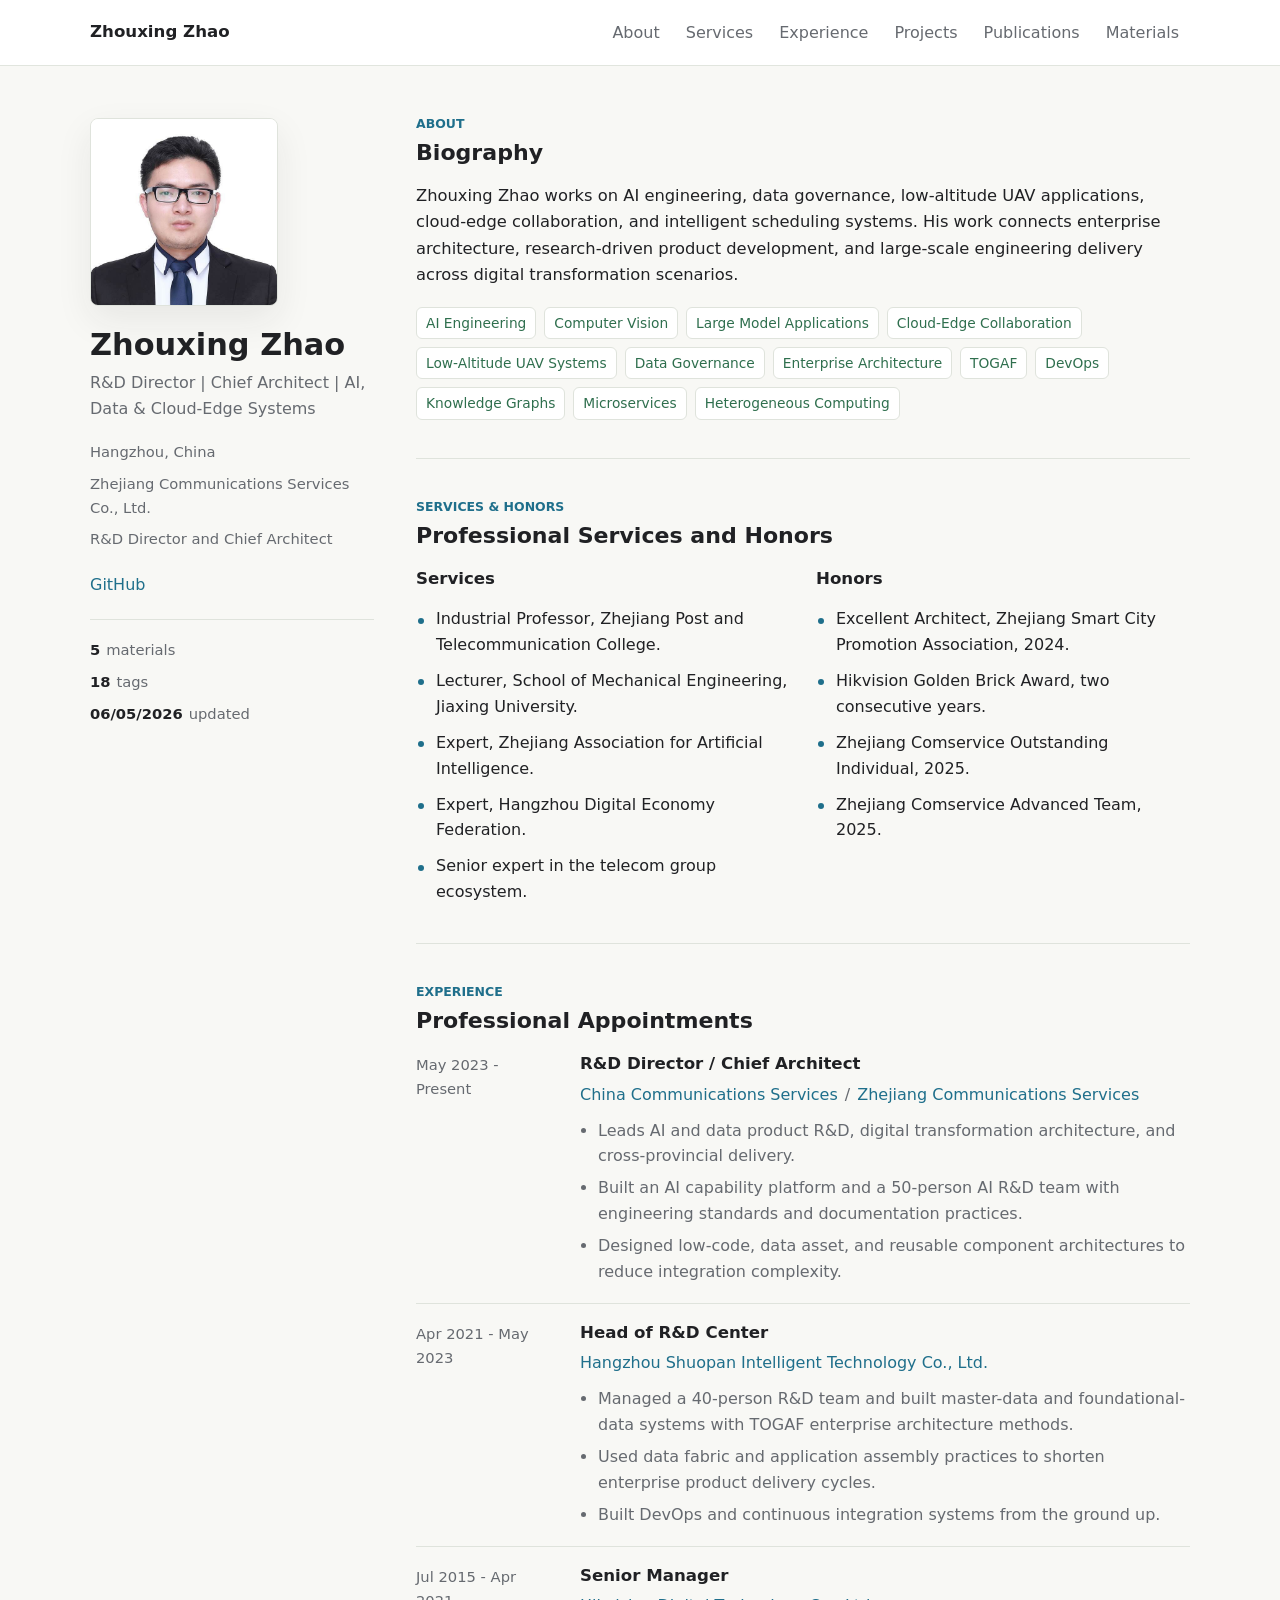
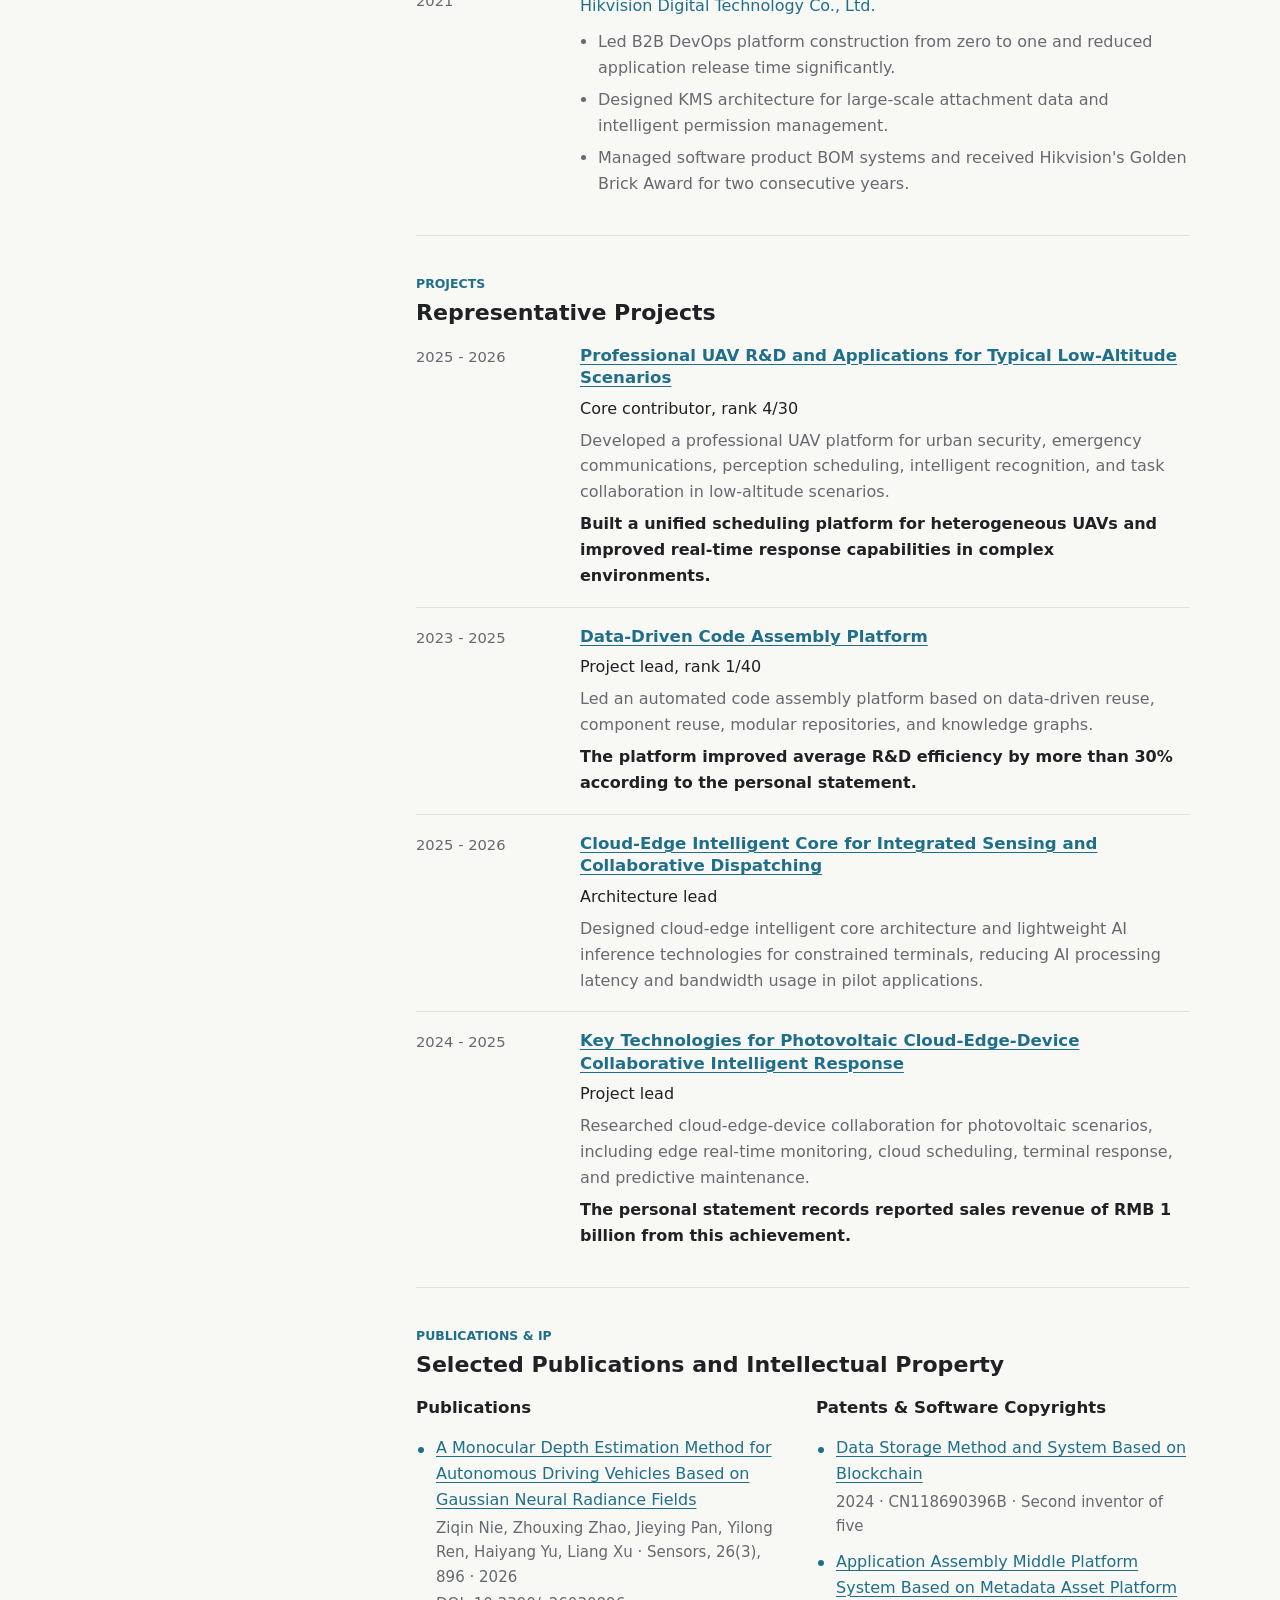
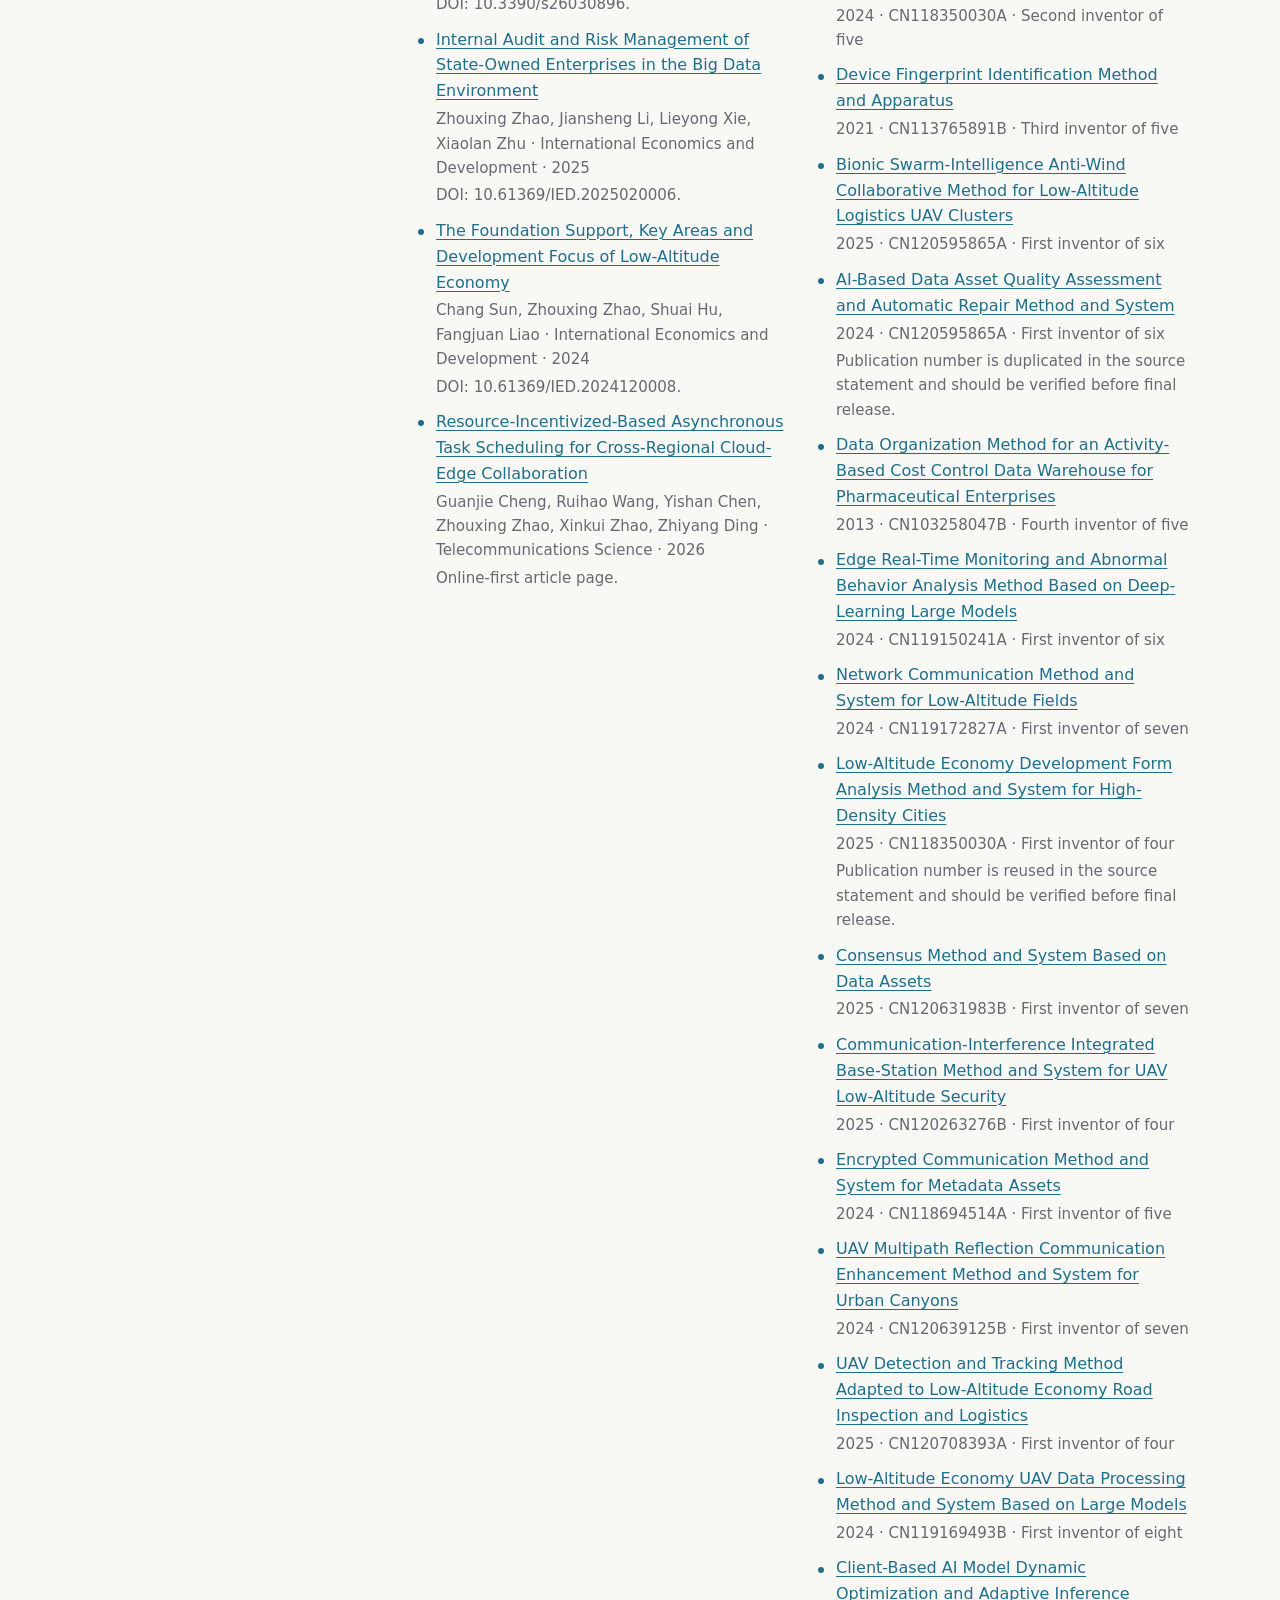
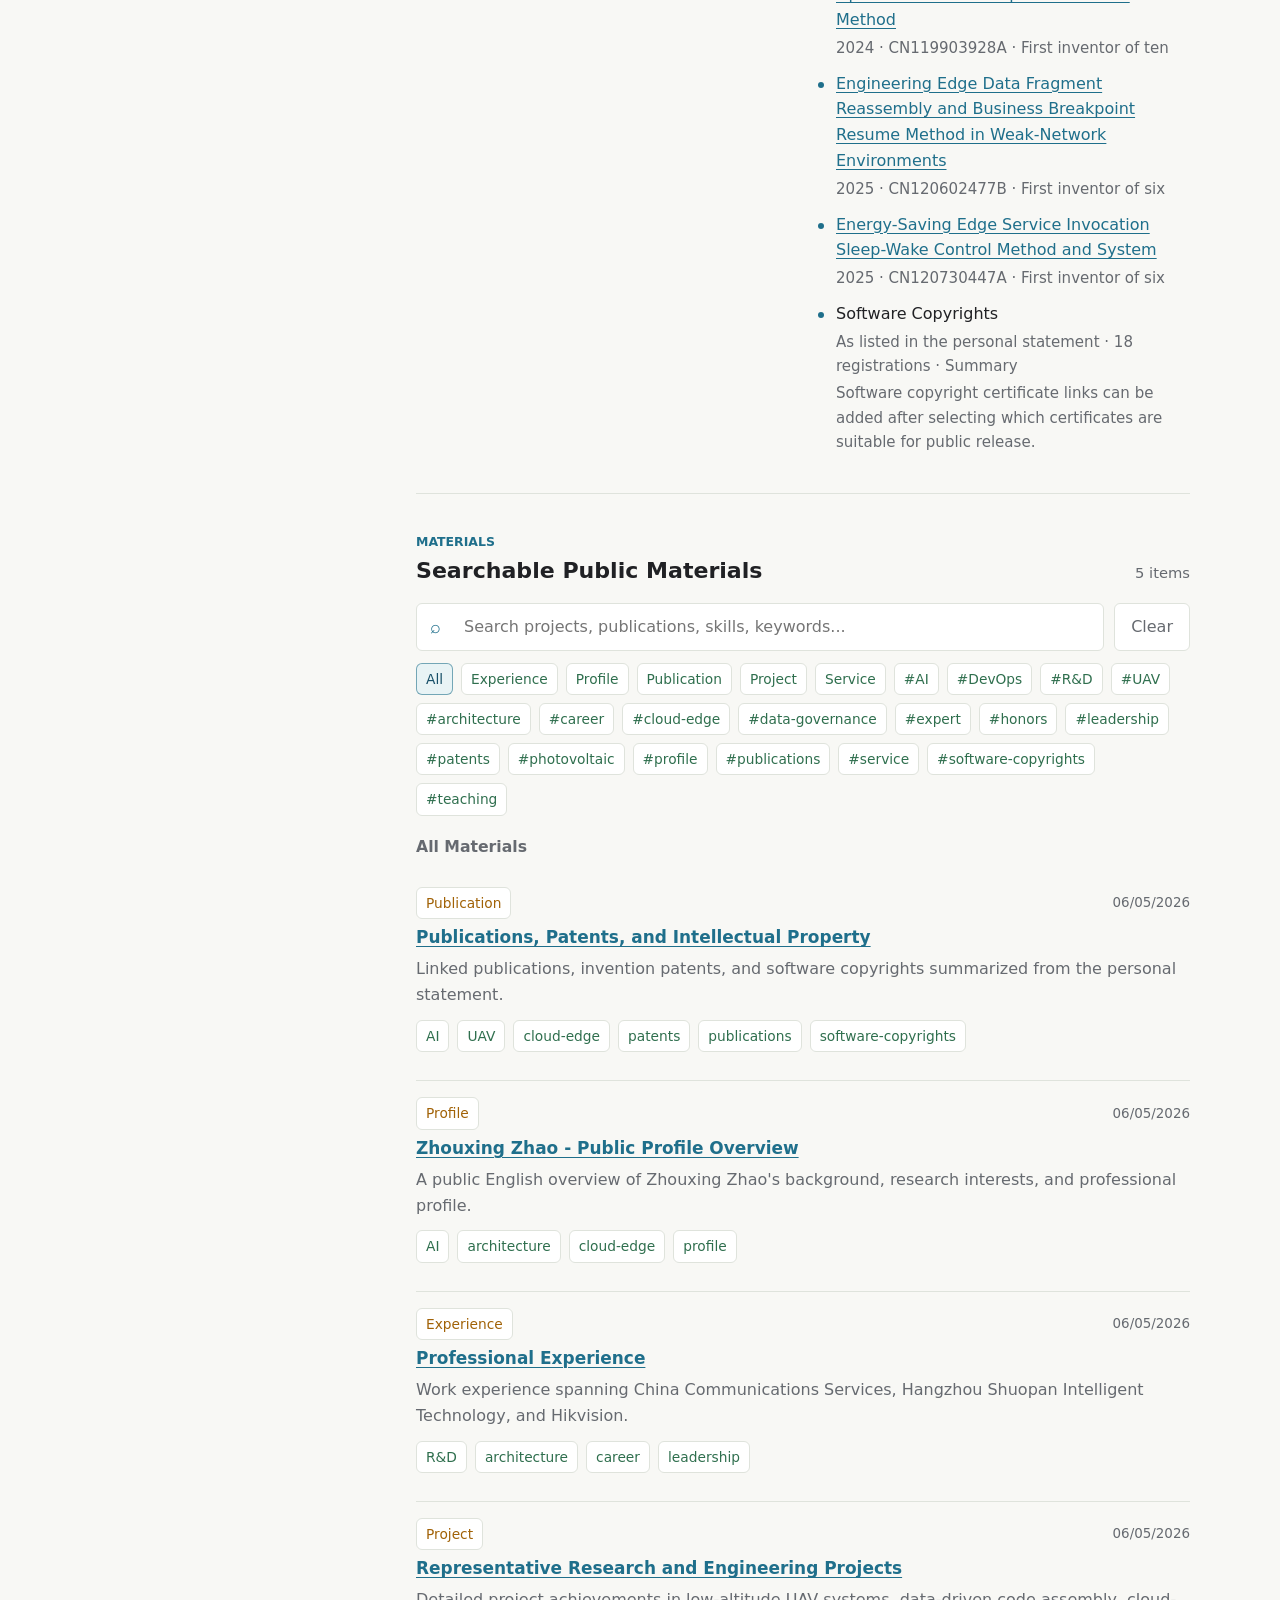
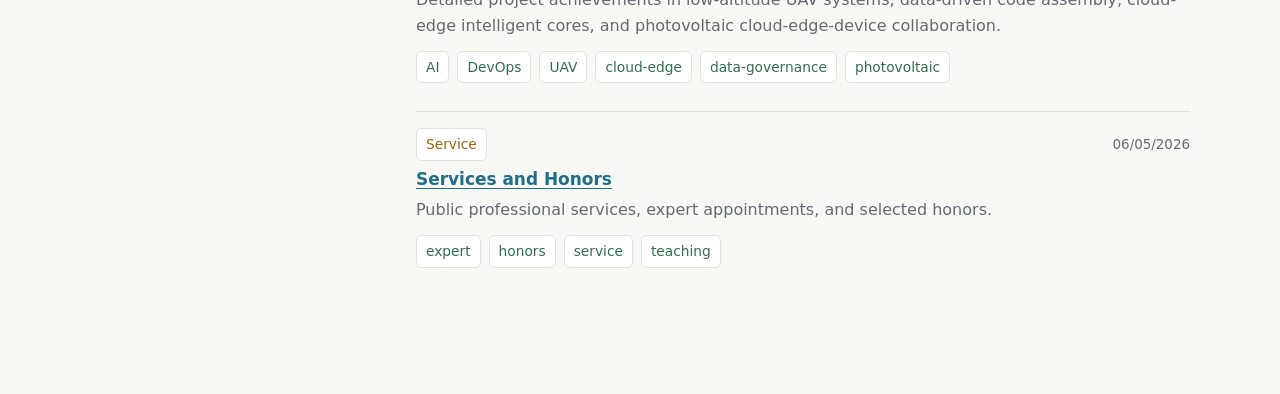
==== index.html @ c6b28e6b "Add personal homepage" ====
<!doctype html>
<html lang="en">
  <head>
    <meta charset="utf-8">
    <meta name="viewport" content="width=device-width, initial-scale=1">
    <meta name="description" content="Zhouxing Zhao's searchable personal homepage.">
    <title>Zhouxing Zhao | Personal Homepage</title>
    <link rel="icon" href="assets/avatar.svg" type="image/svg+xml">
    <link rel="stylesheet" href="assets/styles.css">
  </head>
  <body>
    <header class="site-header">
      <a class="site-title" href="#home" aria-label="Back to homepage">
        <span data-profile-name>Zhouxing Zhao</span>
      </a>
      <nav class="site-nav" aria-label="Page navigation">
        <a href="#about">About</a>
        <a href="#services">Services</a>
        <a href="#experience">Experience</a>
        <a href="#projects">Projects</a>
        <a href="#publications">Publications</a>
        <a href="#materials">Materials</a>
      </nav>
    </header>

    <main id="home" class="page-shell">
      <aside class="profile-card" aria-label="Profile">
        <img class="avatar" src="assets/avatar.svg" alt="" data-avatar>
        <div class="identity">
          <h1 data-page-title>Zhouxing Zhao</h1>
          <p class="headline" data-profile-headline>R&D Director | Chief Architect</p>
        </div>
        <div class="profile-meta" data-profile-meta></div>
        <div class="contact-stack" data-contact-links></div>
        <div class="profile-stats" aria-label="Material statistics">
          <span><strong data-stat-docs>0</strong> materials</span>
          <span><strong data-stat-tags>0</strong> tags</span>
          <span><strong data-stat-updated>-</strong> updated</span>
        </div>
      </aside>

      <div class="content-column">
        <section id="about" class="section-block">
          <p class="section-kicker">About</p>
          <h2>Biography</h2>
          <p class="section-lede" data-profile-summary>
            This homepage presents public profile information, representative projects, publications, services, and searchable materials.
          </p>
          <div class="tag-cloud" data-skills></div>
        </section>

        <section id="services" class="section-block">
          <p class="section-kicker">Services & Honors</p>
          <h2>Professional Services and Honors</h2>
          <div class="two-column-list">
            <section>
              <h3>Services</h3>
              <ul class="plain-list" data-services></ul>
            </section>
            <section>
              <h3>Honors</h3>
              <ul class="plain-list" data-honors></ul>
            </section>
          </div>
        </section>

        <section id="experience" class="section-block">
          <p class="section-kicker">Experience</p>
          <h2>Professional Appointments</h2>
          <div class="entry-list" data-experience></div>
        </section>

        <section id="projects" class="section-block">
          <p class="section-kicker">Projects</p>
          <h2>Representative Projects</h2>
          <div class="entry-list" data-projects></div>
        </section>

        <section id="publications" class="section-block">
          <p class="section-kicker">Publications & IP</p>
          <h2>Selected Publications and Intellectual Property</h2>
          <div class="two-column-list">
            <section>
              <h3>Publications</h3>
              <ul class="plain-list" data-publications></ul>
            </section>
            <section>
              <h3>Patents & Software Copyrights</h3>
              <ul class="plain-list" data-patents></ul>
            </section>
          </div>
        </section>

        <section id="materials" class="section-block">
          <div class="section-heading">
            <div>
              <p class="section-kicker">Materials</p>
              <h2>Searchable Public Materials</h2>
            </div>
            <span class="count-label" data-results-count>0 items</span>
          </div>

          <div class="search-panel">
            <label class="search-box">
              <span aria-hidden="true">⌕</span>
              <input data-search-input type="search" placeholder="Search projects, publications, skills, keywords..." autocomplete="off">
            </label>
            <button class="text-button" type="button" data-reset-search>Clear</button>
          </div>

          <div class="filters" data-filters aria-label="Filter by tag or type"></div>
          <h3 class="results-title" data-results-title>All Materials</h3>
          <div class="result-list" data-results aria-live="polite"></div>
        </section>
      </div>
    </main>

    <template id="result-card-template">
      <article class="result-card">
        <div class="card-topline">
          <span class="type-pill" data-doc-type></span>
          <time data-doc-date></time>
        </div>
        <h3><a data-doc-link></a></h3>
        <p data-doc-summary></p>
        <div class="card-tags" data-doc-tags></div>
      </article>
    </template>

    <script src="assets/app.js" defer></script>
  </body>
</html>
---- assets/styles.css ----
:root {
  color-scheme: light;
  --bg: #f8f8f5;
  --surface: #ffffff;
  --ink: #202124;
  --muted: #666a70;
  --soft: #f0f2ef;
  --line: #dfe3dc;
  --accent: #1f6f8b;
  --accent-dark: #174f68;
  --green: #2f6f4e;
  --amber: #a16207;
  --shadow: 0 14px 36px rgba(32, 33, 36, 0.08);
}

* {
  box-sizing: border-box;
}

html {
  scroll-behavior: smooth;
  scroll-padding-top: 88px;
}

body {
  margin: 0;
  min-width: 320px;
  background: var(--bg);
  color: var(--ink);
  font-family: ui-sans-serif, system-ui, -apple-system, BlinkMacSystemFont, "Segoe UI", sans-serif;
  line-height: 1.62;
}

a {
  color: var(--accent);
  text-decoration-thickness: 1px;
  text-underline-offset: 3px;
}

button,
input {
  font: inherit;
}

h1,
h2,
h3,
p {
  overflow-wrap: anywhere;
}

.site-header {
  position: sticky;
  top: 0;
  z-index: 20;
  display: flex;
  align-items: center;
  justify-content: space-between;
  gap: 24px;
  min-height: 66px;
  padding: 12px max(24px, calc((100vw - 1100px) / 2));
  border-bottom: 1px solid rgba(223, 227, 220, 0.92);
  background: rgba(255, 255, 255, 0.94);
  backdrop-filter: blur(14px);
}

.site-title {
  color: var(--ink);
  font-weight: 760;
  font-size: 1.04rem;
  text-decoration: none;
}

.site-nav {
  display: flex;
  align-items: center;
  justify-content: flex-end;
  flex-wrap: wrap;
  gap: 4px;
}

.site-nav a {
  display: inline-flex;
  align-items: center;
  min-height: 34px;
  padding: 6px 11px;
  border-radius: 6px;
  color: var(--muted);
  text-decoration: none;
}

.site-nav a:hover {
  background: var(--soft);
  color: var(--accent-dark);
}

.page-shell {
  display: grid;
  grid-template-columns: 284px minmax(0, 1fr);
  gap: 42px;
  width: min(1100px, calc(100% - 40px));
  margin: 0 auto;
  padding: 48px 0 72px;
}

.profile-card {
  position: sticky;
  top: 94px;
  align-self: start;
  padding: 4px 0;
}

.avatar {
  display: block;
  width: 188px;
  height: 188px;
  margin-bottom: 22px;
  border-radius: 8px;
  border: 1px solid var(--line);
  background: #111827;
  object-fit: cover;
  box-shadow: var(--shadow);
}

.identity h1 {
  margin: 0;
  color: var(--ink);
  font-size: 1.9rem;
  line-height: 1.12;
  letter-spacing: 0;
}

.headline {
  margin: 8px 0 0;
  color: var(--muted);
  font-size: 1rem;
}

.profile-meta,
.contact-stack,
.profile-stats {
  display: grid;
  gap: 8px;
  margin-top: 18px;
}

.profile-meta span,
.profile-stats span {
  display: inline-flex;
  align-items: baseline;
  gap: 6px;
  color: var(--muted);
  font-size: 0.92rem;
}

.profile-stats {
  padding-top: 18px;
  border-top: 1px solid var(--line);
}

.profile-stats strong {
  color: var(--ink);
  font-weight: 760;
}

.contact-stack a,
.link-list a {
  display: inline-flex;
  align-items: center;
  width: fit-content;
  min-height: 32px;
  color: var(--accent);
  text-decoration: none;
}

.contact-stack a:hover,
.link-list a:hover,
.result-card a:hover {
  color: var(--accent-dark);
  text-decoration: underline;
}

.content-column {
  display: grid;
  gap: 38px;
}

.section-block {
  padding-bottom: 38px;
  border-bottom: 1px solid var(--line);
}

.section-block:last-child {
  border-bottom: 0;
}

.section-kicker {
  margin: 0 0 5px;
  color: var(--accent);
  font-size: 0.78rem;
  font-weight: 800;
  letter-spacing: 0;
  text-transform: uppercase;
}

.section-block h2 {
  margin: 0;
  color: var(--ink);
  font-size: 1.38rem;
  line-height: 1.26;
  letter-spacing: 0;
}

.section-lede {
  max-width: 760px;
  margin: 16px 0 0;
  color: var(--ink);
  font-size: 1.02rem;
}

.section-heading {
  display: flex;
  align-items: end;
  justify-content: space-between;
  gap: 18px;
  margin-bottom: 16px;
}

.count-label {
  color: var(--muted);
  font-size: 0.92rem;
  white-space: nowrap;
}

.tag-cloud,
.filters,
.card-tags {
  display: flex;
  flex-wrap: wrap;
  gap: 8px;
}

.tag-cloud {
  margin-top: 18px;
}

.tag,
.filter-chip,
.type-pill {
  display: inline-flex;
  align-items: center;
  min-height: 28px;
  padding: 4px 9px;
  border: 1px solid var(--line);
  border-radius: 6px;
  background: var(--surface);
  color: var(--green);
  font-size: 0.86rem;
}

.timeline-list,
.plain-list,
.link-list {
  display: grid;
  gap: 10px;
  margin: 16px 0 0;
  padding: 0;
  list-style: none;
}

.timeline-list li,
.plain-list li {
  position: relative;
  padding-left: 20px;
  color: var(--ink);
}

.timeline-list li::before,
.plain-list li::before {
  position: absolute;
  top: 0.72em;
  left: 2px;
  width: 6px;
  height: 6px;
  border-radius: 50%;
  background: var(--accent);
  content: "";
}

.entry-list {
  display: grid;
  gap: 18px;
  margin-top: 18px;
}

.entry-item {
  display: grid;
  grid-template-columns: 142px minmax(0, 1fr);
  gap: 22px;
  padding-top: 18px;
  border-top: 1px solid var(--line);
}

.entry-item:first-child {
  padding-top: 0;
  border-top: 0;
}

.entry-period {
  color: var(--muted);
  font-size: 0.92rem;
}

.entry-body h3,
.two-column-list h3 {
  margin: 0 0 6px;
  color: var(--ink);
  font-size: 1.04rem;
  line-height: 1.35;
}

.entry-body p {
  margin: 6px 0 0;
  color: var(--muted);
}

.entry-outcome {
  color: var(--ink) !important;
  font-weight: 650;
}

.entry-body ul {
  display: grid;
  gap: 6px;
  margin: 10px 0 0;
  padding-left: 18px;
  color: var(--muted);
}

.entry-org {
  color: var(--accent-dark) !important;
}

.entry-org a {
  text-decoration: none;
}

.entry-org a:hover {
  text-decoration: underline;
}

.org-divider {
  margin: 0 7px;
  color: var(--muted);
}

.entry-role {
  color: var(--ink) !important;
}

.list-title,
.list-meta,
.list-summary {
  display: block;
}

.list-title {
  color: var(--ink);
}

.list-meta,
.list-summary {
  margin-top: 3px;
  color: var(--muted);
  font-size: 0.94rem;
}

.two-column-list {
  display: grid;
  grid-template-columns: repeat(2, minmax(0, 1fr));
  gap: 26px;
  margin-top: 18px;
}

.search-panel {
  display: grid;
  grid-template-columns: minmax(0, 1fr) auto;
  gap: 10px;
  align-items: center;
  margin: 18px 0 12px;
}

.search-box {
  display: grid;
  grid-template-columns: 32px minmax(0, 1fr);
  align-items: center;
  min-height: 48px;
  padding: 0 13px;
  border: 1px solid var(--line);
  border-radius: 6px;
  background: var(--surface);
}

.search-box:focus-within {
  border-color: rgba(31, 111, 139, 0.56);
  box-shadow: 0 0 0 3px rgba(31, 111, 139, 0.12);
}

.search-box span {
  color: var(--accent);
  font-size: 1.15rem;
}

.search-box input {
  min-width: 0;
  border: 0;
  outline: 0;
  background: transparent;
  color: var(--ink);
}

.text-button {
  min-height: 48px;
  padding: 0 16px;
  border: 1px solid var(--line);
  border-radius: 6px;
  background: var(--surface);
  color: var(--muted);
  cursor: pointer;
}

.text-button:hover,
.filter-chip:hover {
  border-color: rgba(31, 111, 139, 0.56);
  color: var(--accent-dark);
}

.filters {
  margin-bottom: 18px;
}

.filter-chip {
  cursor: pointer;
}

.filter-chip.is-active {
  border-color: rgba(31, 111, 139, 0.58);
  background: #e8f3f5;
  color: var(--accent-dark);
}

.filters[hidden] {
  display: none;
}

.results-title {
  margin: 18px 0 12px;
  color: var(--muted);
  font-size: 0.98rem;
  font-weight: 700;
}

.result-list {
  display: grid;
  gap: 12px;
}

.result-card {
  padding: 16px 0;
  border-top: 1px solid var(--line);
}

.result-card:first-child {
  border-top: 0;
}

.card-topline {
  display: flex;
  align-items: center;
  justify-content: space-between;
  gap: 12px;
  color: var(--muted);
  font-size: 0.84rem;
}

.type-pill {
  color: var(--amber);
}

.result-card h3 {
  margin: 7px 0 7px;
  font-size: 1.06rem;
  line-height: 1.35;
}

.result-card p {
  margin: 0 0 12px;
  color: var(--muted);
}

.empty-state {
  padding: 16px 18px;
  border: 1px dashed var(--line);
  border-radius: 6px;
  background: rgba(255, 255, 255, 0.7);
  color: var(--muted);
}

mark {
  border-radius: 3px;
  background: #fde68a;
  color: var(--ink);
}

@media (max-width: 860px) {
  html {
    scroll-padding-top: 120px;
  }

  .site-header {
    align-items: flex-start;
    flex-direction: column;
    gap: 8px;
    padding: 12px 20px;
  }

  .site-nav {
    justify-content: flex-start;
  }

  .page-shell {
    grid-template-columns: 1fr;
    gap: 28px;
    width: min(100% - 32px, 680px);
    padding-top: 30px;
  }

  .profile-card {
    position: static;
    display: grid;
    grid-template-columns: 116px minmax(0, 1fr);
    gap: 18px;
    align-items: start;
  }

  .avatar {
    width: 116px;
    height: 116px;
    margin-bottom: 0;
  }

  .profile-meta,
  .contact-stack,
  .profile-stats {
    grid-column: 1 / -1;
  }
}

@media (max-width: 560px) {
  .site-nav a {
    min-height: 30px;
    padding: 5px 8px;
  }

  .page-shell {
    width: min(100% - 24px, 680px);
  }

  .profile-card {
    grid-template-columns: 84px minmax(0, 1fr);
  }

  .avatar {
    width: 84px;
    height: 84px;
  }

  .identity h1 {
    font-size: 1.55rem;
  }

  .search-panel,
  .section-heading,
  .entry-item,
  .two-column-list,
  .card-topline {
    align-items: stretch;
    grid-template-columns: 1fr;
    flex-direction: column;
  }

  .text-button {
    width: 100%;
  }
}
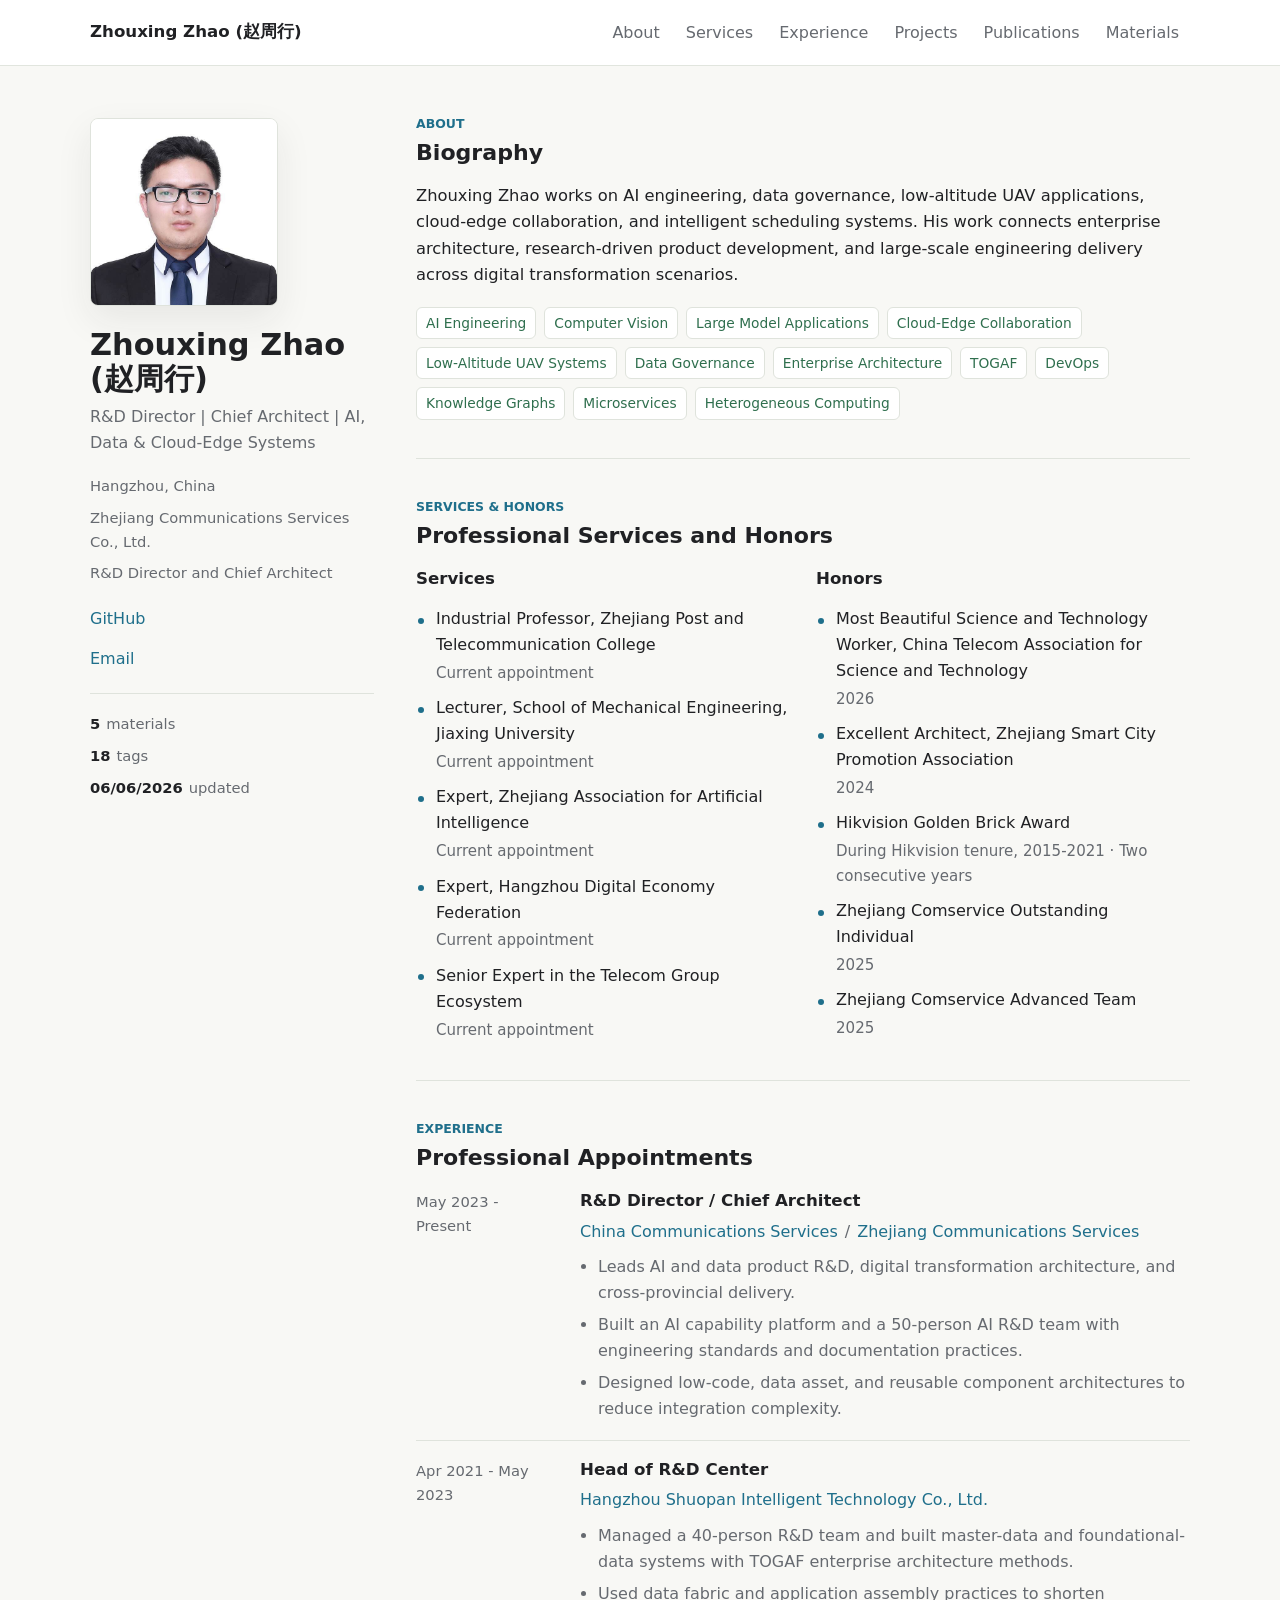
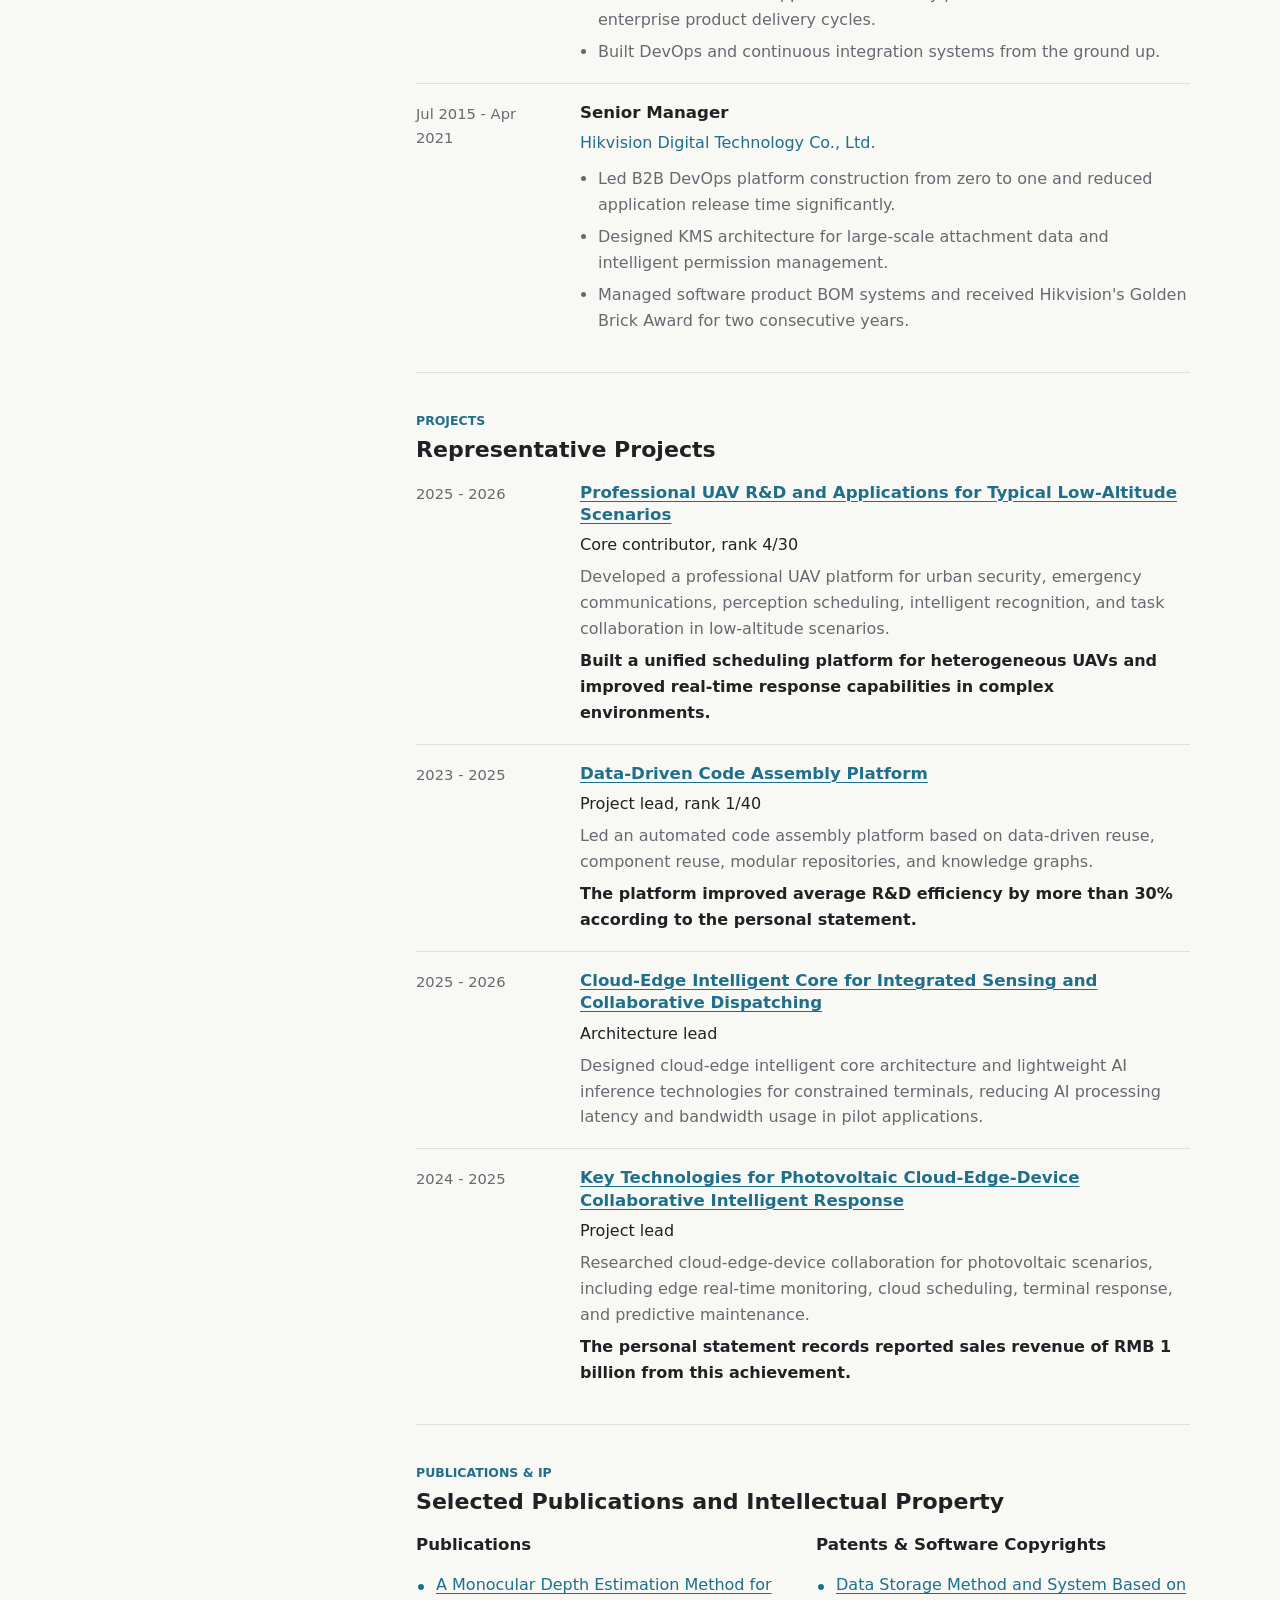
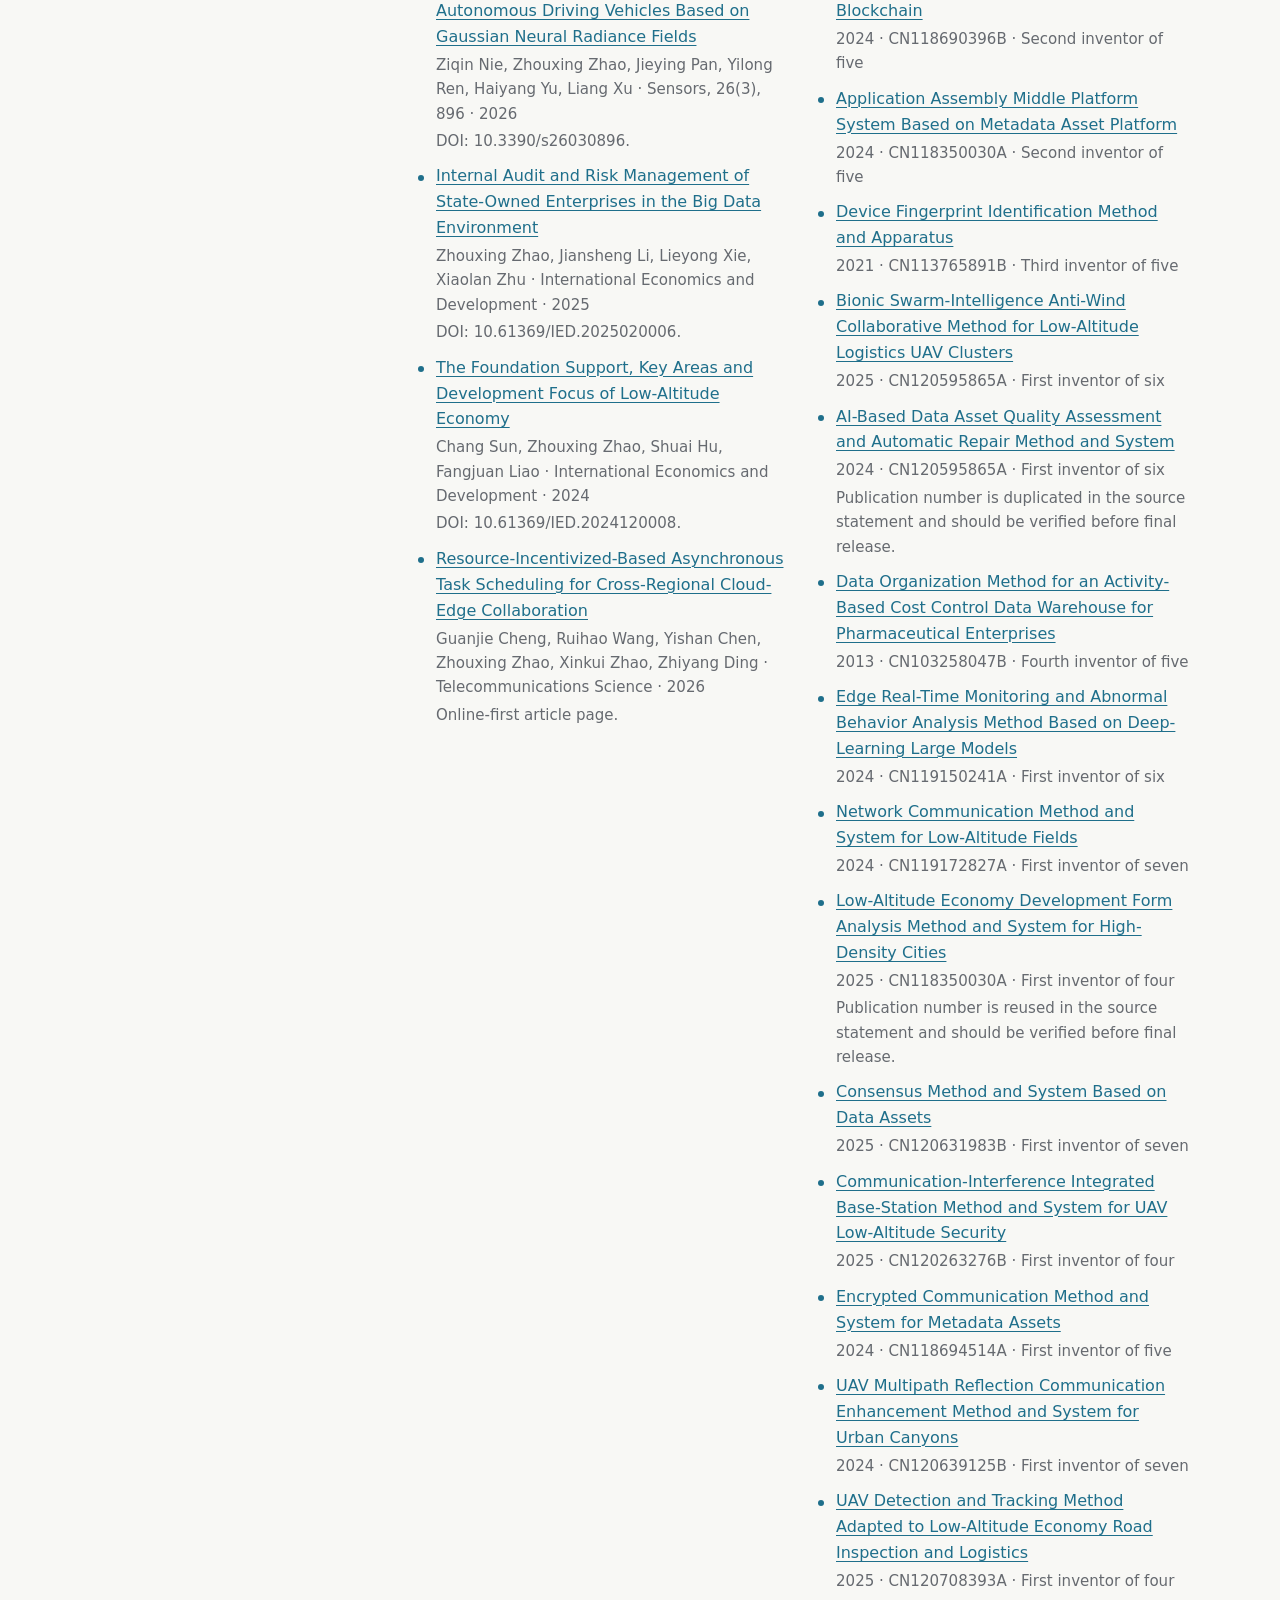
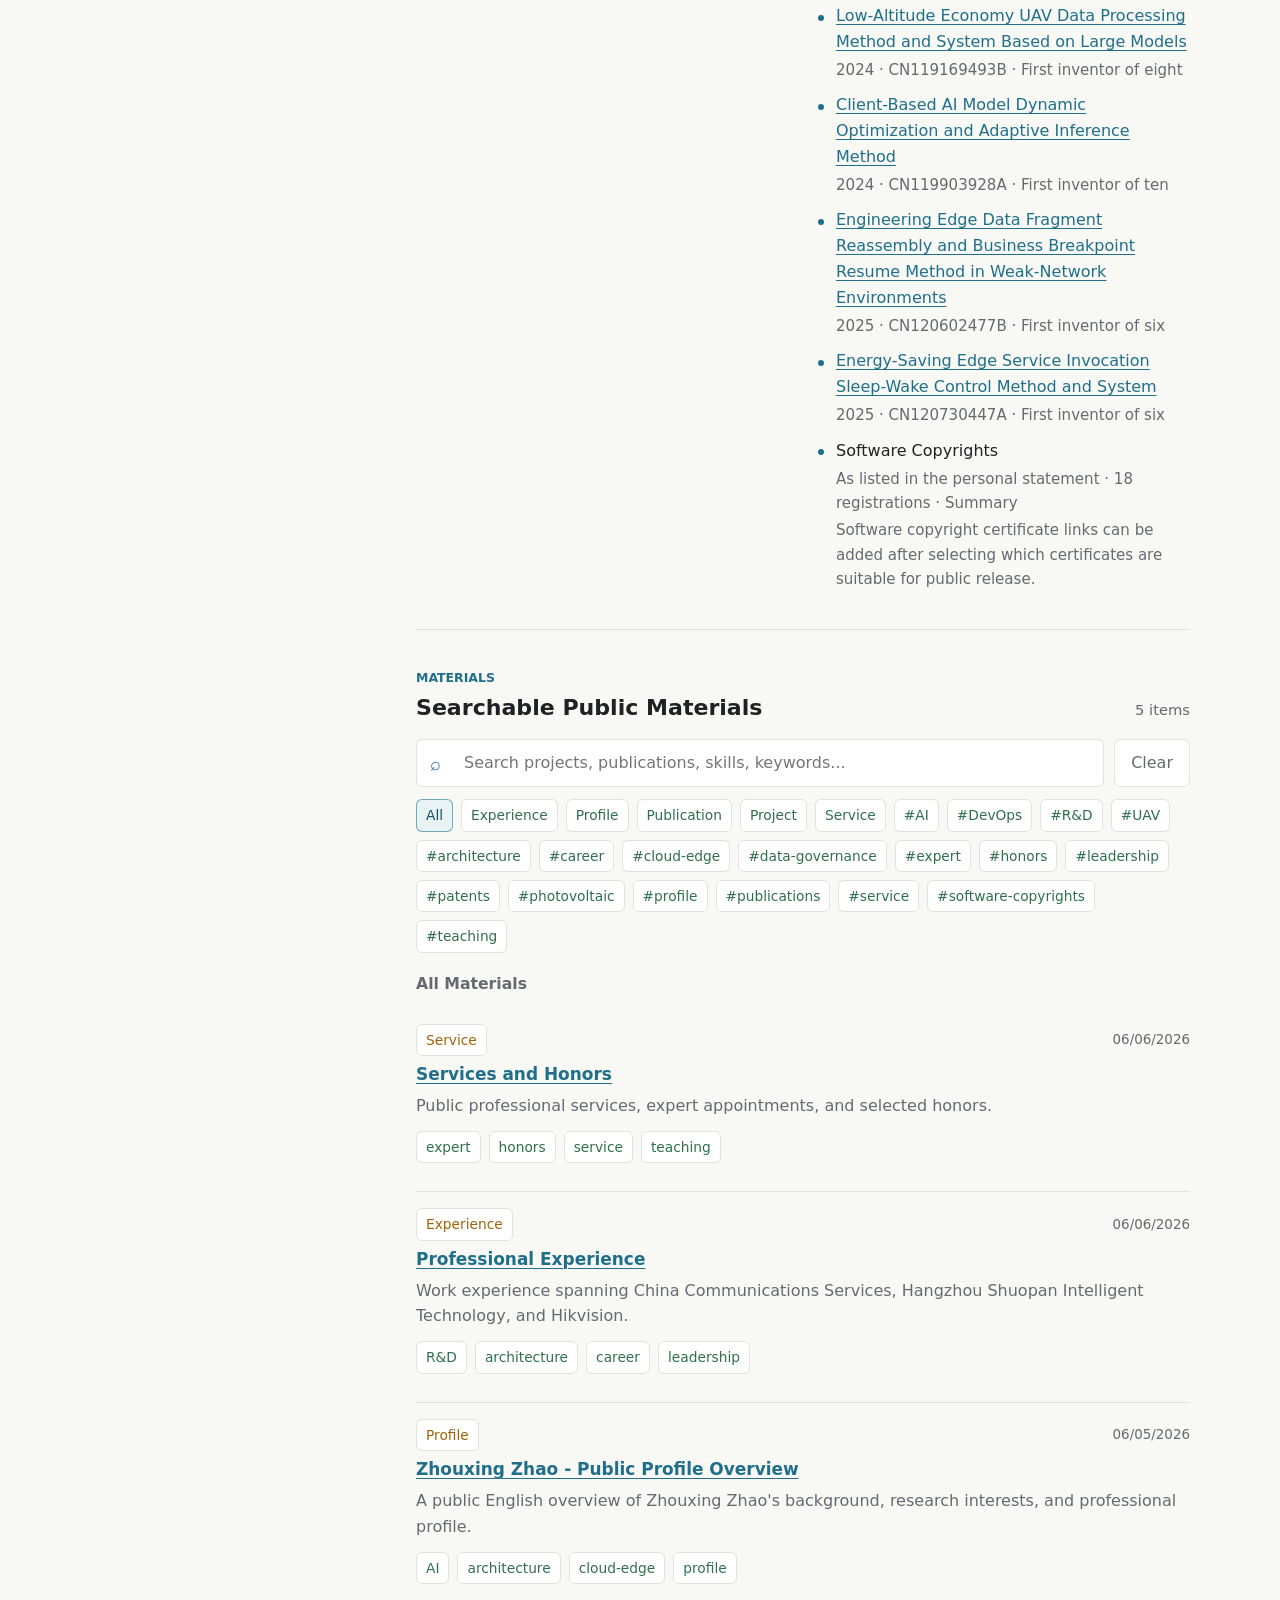
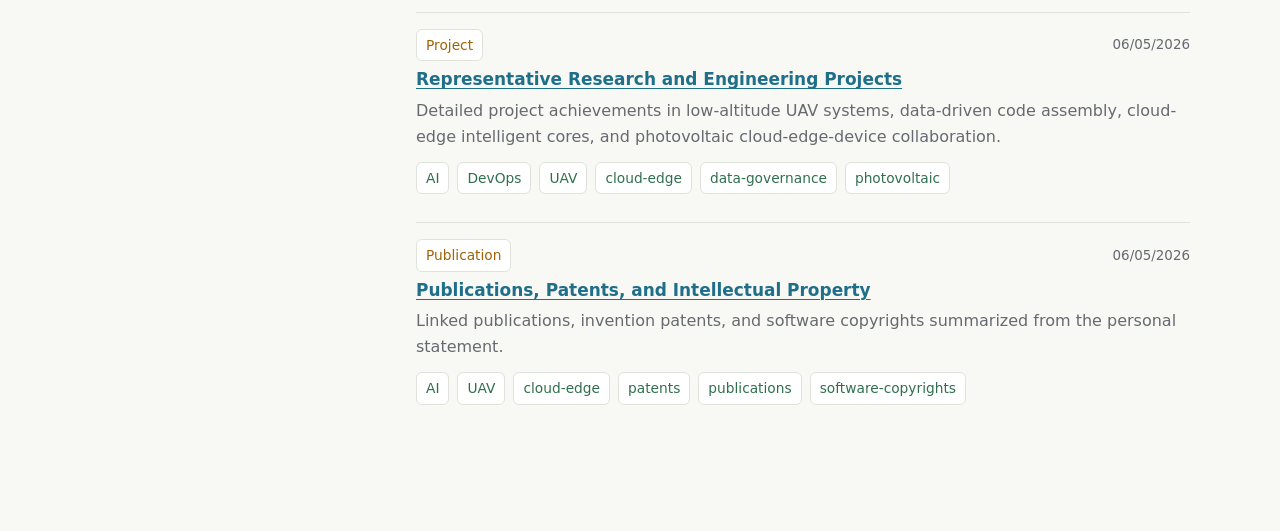
==== commit 1764b443: "Update profile contact services and honors" ====
--- a/index.html
+++ b/index.html
@@ -4,14 +4,14 @@
     <meta charset="utf-8">
     <meta name="viewport" content="width=device-width, initial-scale=1">
     <meta name="description" content="Zhouxing Zhao's searchable personal homepage.">
-    <title>Zhouxing Zhao | Personal Homepage</title>
+    <title>Zhouxing Zhao (赵周行) | Personal Homepage</title>
     <link rel="icon" href="assets/avatar.svg" type="image/svg+xml">
     <link rel="stylesheet" href="assets/styles.css">
   </head>
   <body>
     <header class="site-header">
       <a class="site-title" href="#home" aria-label="Back to homepage">
-        <span data-profile-name>Zhouxing Zhao</span>
+        <span data-profile-name>Zhouxing Zhao (赵周行)</span>
       </a>
       <nav class="site-nav" aria-label="Page navigation">
         <a href="#about">About</a>
@@ -27,7 +27,7 @@
       <aside class="profile-card" aria-label="Profile">
         <img class="avatar" src="assets/avatar.svg" alt="" data-avatar>
         <div class="identity">
-          <h1 data-page-title>Zhouxing Zhao</h1>
+          <h1 data-page-title>Zhouxing Zhao (赵周行)</h1>
           <p class="headline" data-profile-headline>R&D Director | Chief Architect</p>
         </div>
         <div class="profile-meta" data-profile-meta></div>
--- a/assets/styles.css
+++ b/assets/styles.css
@@ -506,6 +506,95 @@
   color: var(--muted);
 }
 
+.reader-shell {
+  width: min(860px, calc(100% - 40px));
+  margin: 0 auto;
+  padding: 48px 0 76px;
+}
+
+.reader-article {
+  display: grid;
+  gap: 14px;
+}
+
+.reader-topline {
+  display: flex;
+  justify-content: space-between;
+  gap: 16px;
+  border-bottom: 1px solid var(--line);
+  padding-bottom: 16px;
+  color: var(--muted);
+  font-size: 0.92rem;
+}
+
+.reader-topline a {
+  text-decoration: none;
+}
+
+.reader-topline a:hover {
+  text-decoration: underline;
+}
+
+.reader-article h1 {
+  margin: 0;
+  color: var(--ink);
+  font-size: 2rem;
+  line-height: 1.18;
+  letter-spacing: 0;
+}
+
+.reader-summary {
+  margin: 0;
+  color: var(--muted);
+  font-size: 1rem;
+}
+
+.reader-content {
+  display: grid;
+  gap: 12px;
+  margin-top: 18px;
+  padding-top: 22px;
+  border-top: 1px solid var(--line);
+}
+
+.reader-content h2,
+.reader-content h3,
+.reader-content h4 {
+  margin: 18px 0 0;
+  color: var(--ink);
+  line-height: 1.32;
+  letter-spacing: 0;
+}
+
+.reader-content h2 {
+  font-size: 1.28rem;
+}
+
+.reader-content h3,
+.reader-content h4 {
+  font-size: 1.08rem;
+}
+
+.reader-content p {
+  margin: 0;
+  color: var(--ink);
+}
+
+.reader-content ul {
+  margin: 0;
+  padding-left: 22px;
+  color: var(--ink);
+}
+
+.reader-content pre {
+  overflow: auto;
+  margin: 0;
+  padding: 14px;
+  border: 1px solid var(--line);
+  border-radius: 6px;
+  background: var(--surface);
+}
+
 mark {
   border-radius: 3px;
   background: #fde68a;
@@ -592,4 +681,17 @@
   .text-button {
     width: 100%;
   }
-}
+
+  .reader-shell {
+    width: min(100% - 24px, 680px);
+    padding-top: 30px;
+  }
+
+  .reader-topline {
+    flex-direction: column;
+  }
+
+  .reader-article h1 {
+    font-size: 1.55rem;
+  }
+}
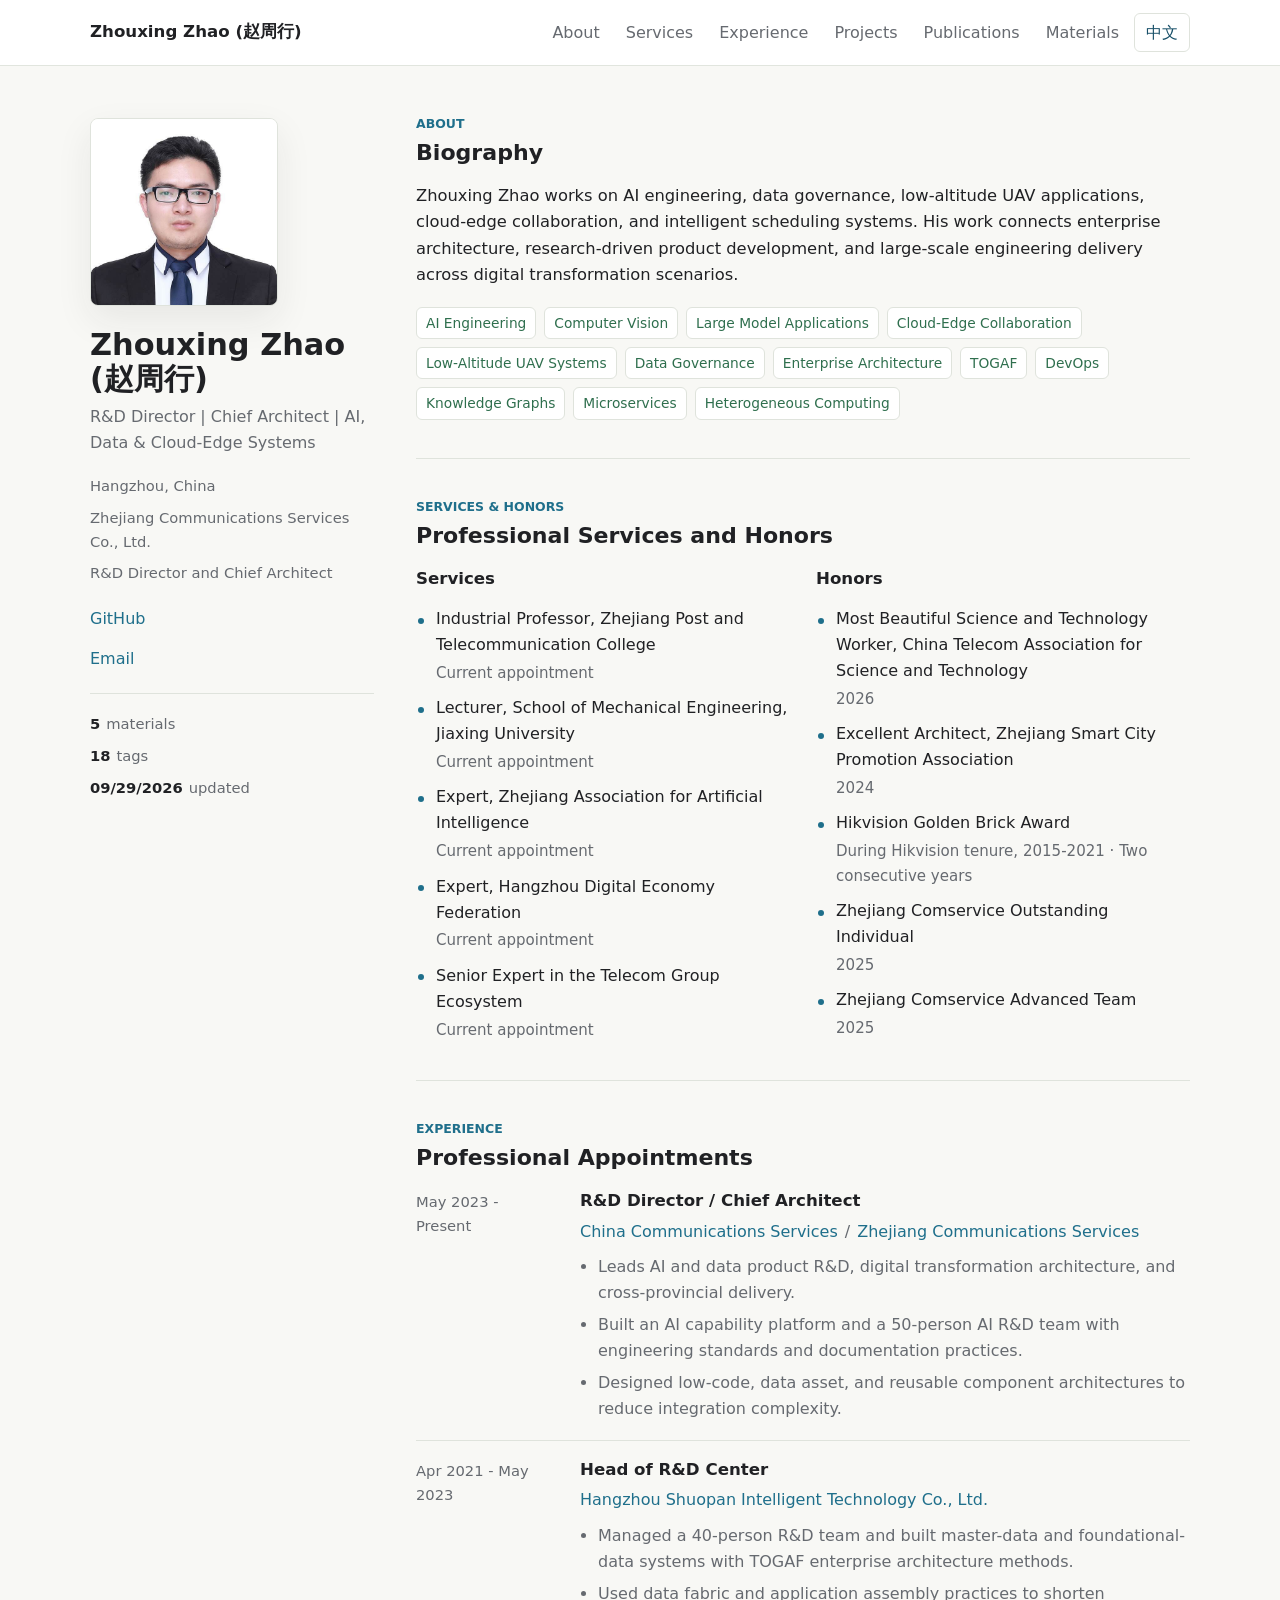
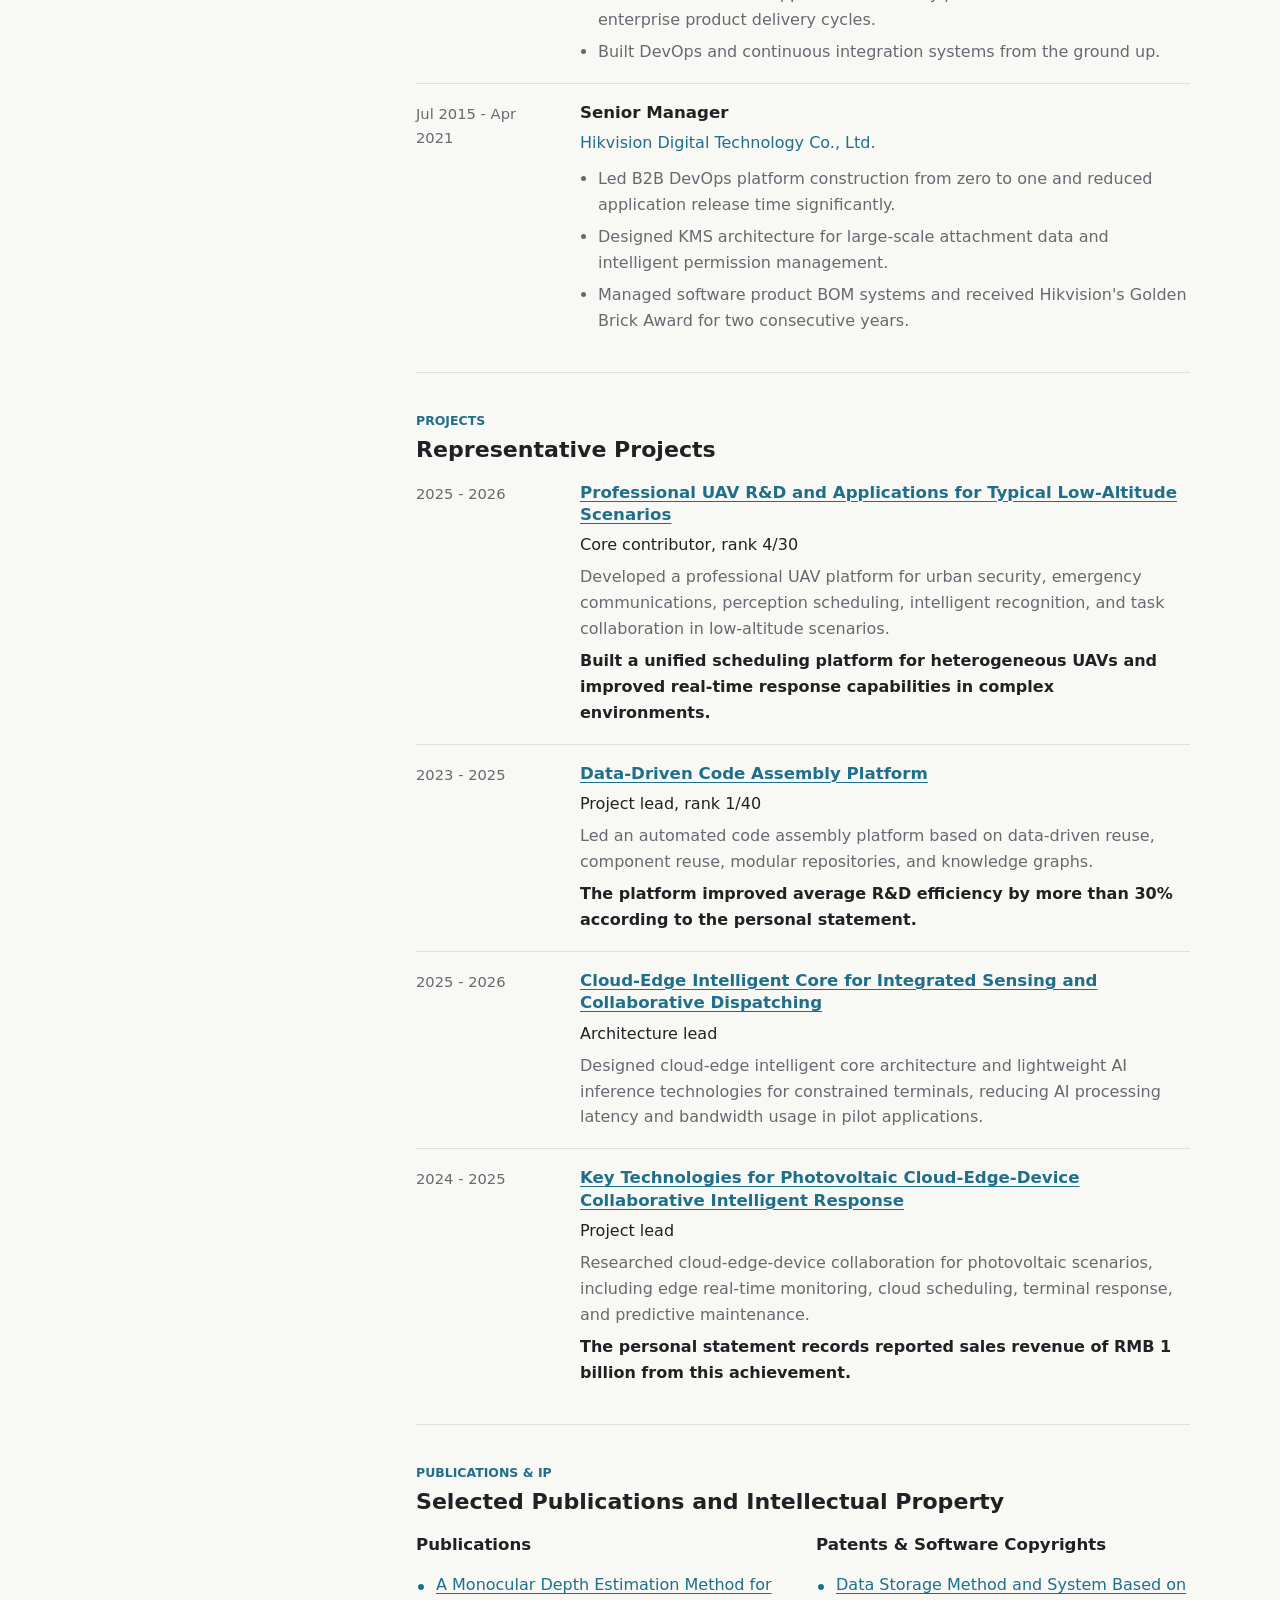
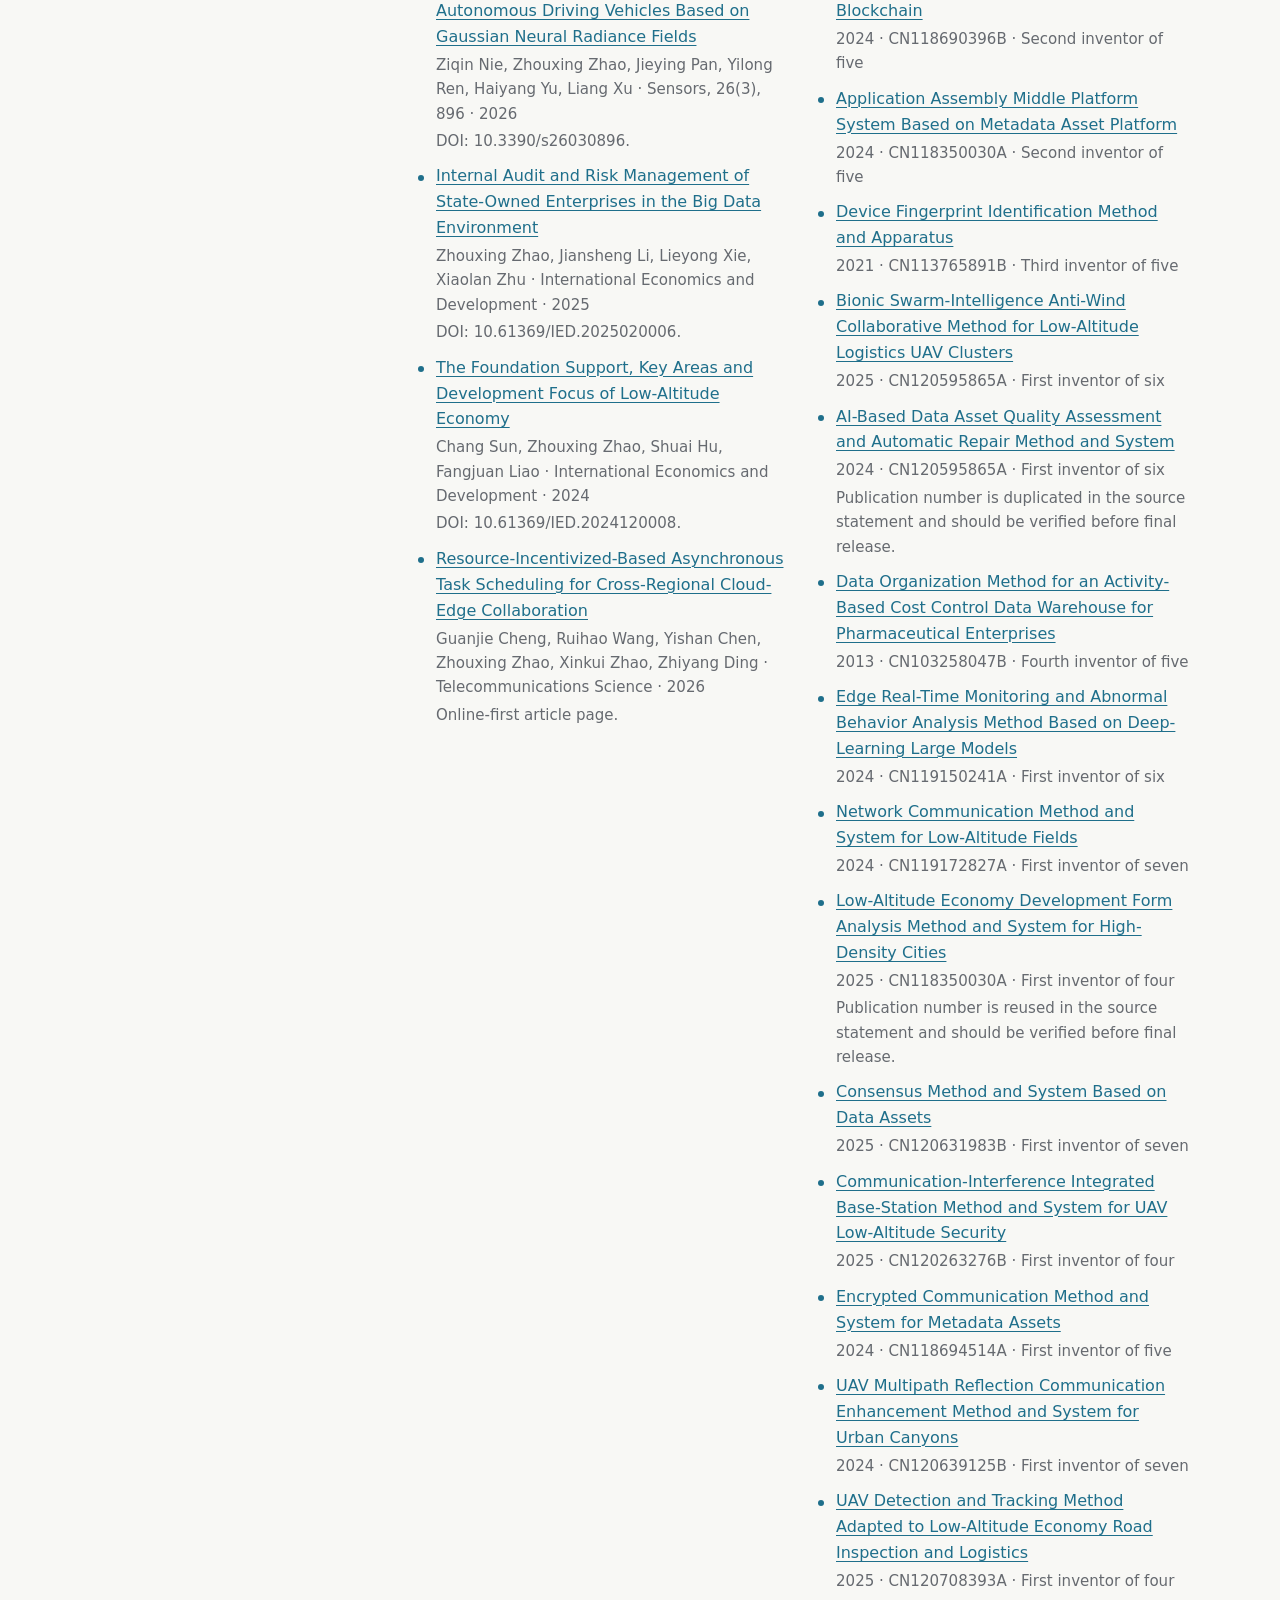
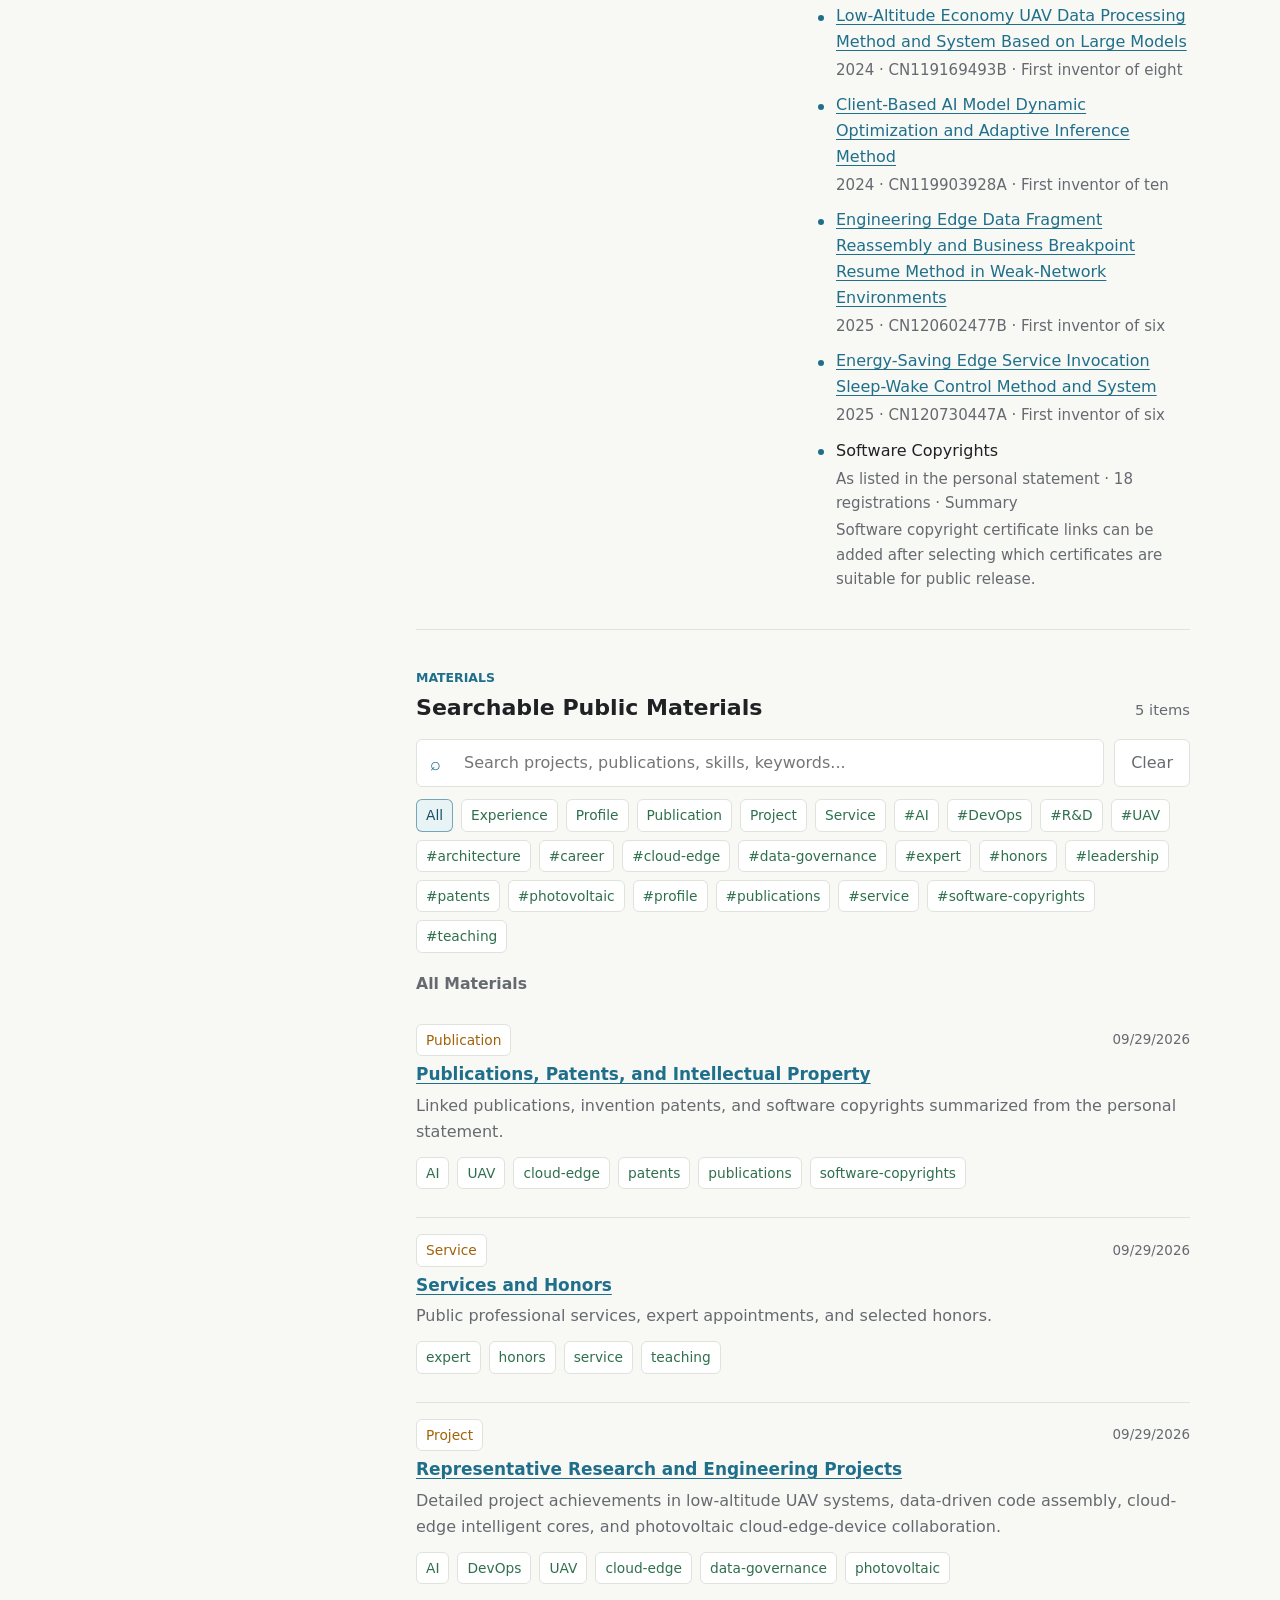
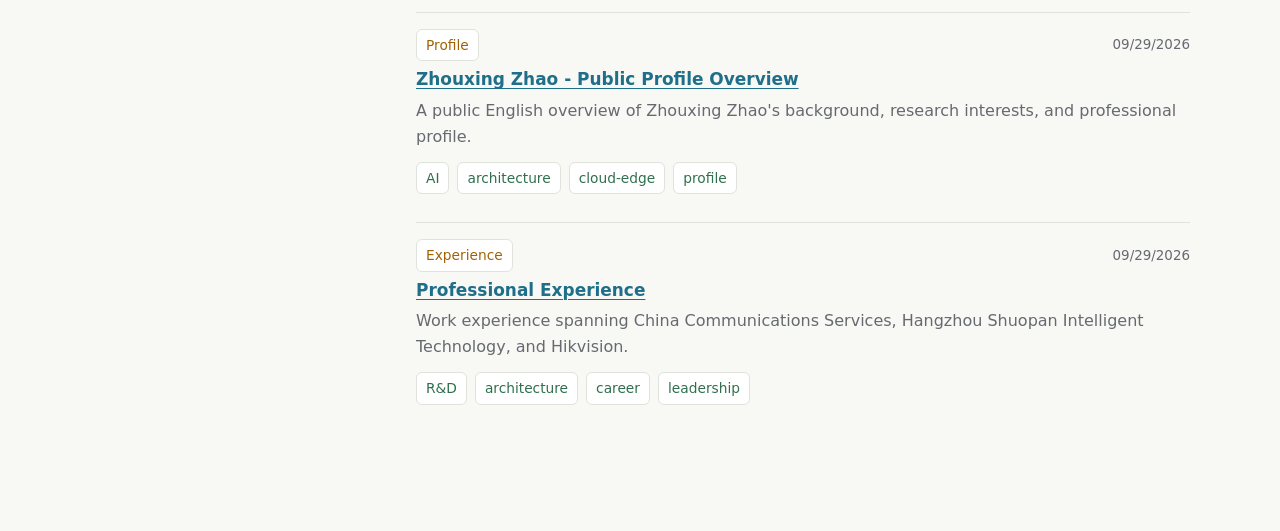
==== commit 03753413: "feat: add bilingual profile language switch" ====
--- a/index.html
+++ b/index.html
@@ -1,5 +1,5 @@
 <!doctype html>
-<html lang="en">
+<html lang="en" data-language="en">
   <head>
     <meta charset="utf-8">
     <meta name="viewport" content="width=device-width, initial-scale=1">
@@ -13,18 +13,19 @@
       <a class="site-title" href="#home" aria-label="Back to homepage">
         <span data-profile-name>Zhouxing Zhao (赵周行)</span>
       </a>
-      <nav class="site-nav" aria-label="Page navigation">
-        <a href="#about">About</a>
-        <a href="#services">Services</a>
-        <a href="#experience">Experience</a>
-        <a href="#projects">Projects</a>
-        <a href="#publications">Publications</a>
-        <a href="#materials">Materials</a>
+      <nav class="site-nav" aria-label="Page navigation / 页面导航">
+        <a href="#about" data-i18n="nav.about">About</a>
+        <a href="#services" data-i18n="nav.services">Services</a>
+        <a href="#experience" data-i18n="nav.experience">Experience</a>
+        <a href="#projects" data-i18n="nav.projects">Projects</a>
+        <a href="#publications" data-i18n="nav.publications">Publications</a>
+        <a href="#materials" data-i18n="nav.materials">Materials</a>
+        <button class="language-toggle" type="button" data-language-toggle aria-label="Switch language / 切换语言">中文</button>
       </nav>
     </header>
 
     <main id="home" class="page-shell">
-      <aside class="profile-card" aria-label="Profile">
+      <aside class="profile-card" aria-label="Profile / 个人简介">
         <img class="avatar" src="assets/avatar.svg" alt="" data-avatar>
         <div class="identity">
           <h1 data-page-title>Zhouxing Zhao (赵周行)</h1>
@@ -32,17 +33,17 @@
         </div>
         <div class="profile-meta" data-profile-meta></div>
         <div class="contact-stack" data-contact-links></div>
-        <div class="profile-stats" aria-label="Material statistics">
-          <span><strong data-stat-docs>0</strong> materials</span>
-          <span><strong data-stat-tags>0</strong> tags</span>
-          <span><strong data-stat-updated>-</strong> updated</span>
+        <div class="profile-stats" aria-label="Material statistics / 资料统计">
+          <span><strong data-stat-docs>0</strong> <span data-i18n="stats.materials">materials</span></span>
+          <span><strong data-stat-tags>0</strong> <span data-i18n="stats.tags">tags</span></span>
+          <span><strong data-stat-updated>-</strong> <span data-i18n="stats.updated">updated</span></span>
         </div>
       </aside>
 
       <div class="content-column">
         <section id="about" class="section-block">
-          <p class="section-kicker">About</p>
-          <h2>Biography</h2>
+          <p class="section-kicker" data-i18n="section.aboutKicker">About</p>
+          <h2 data-i18n="section.aboutTitle">Biography</h2>
           <p class="section-lede" data-profile-summary>
             This homepage presents public profile information, representative projects, publications, services, and searchable materials.
           </p>
@@ -50,42 +51,42 @@
         </section>
 
         <section id="services" class="section-block">
-          <p class="section-kicker">Services & Honors</p>
-          <h2>Professional Services and Honors</h2>
+          <p class="section-kicker" data-i18n="section.servicesKicker">Services & Honors</p>
+          <h2 data-i18n="section.servicesTitle">Professional Services and Honors</h2>
           <div class="two-column-list">
             <section>
-              <h3>Services</h3>
+              <h3 data-i18n="section.services">Services</h3>
               <ul class="plain-list" data-services></ul>
             </section>
             <section>
-              <h3>Honors</h3>
+              <h3 data-i18n="section.honors">Honors</h3>
               <ul class="plain-list" data-honors></ul>
             </section>
           </div>
         </section>
 
         <section id="experience" class="section-block">
-          <p class="section-kicker">Experience</p>
-          <h2>Professional Appointments</h2>
+          <p class="section-kicker" data-i18n="section.experienceKicker">Experience</p>
+          <h2 data-i18n="section.experienceTitle">Professional Appointments</h2>
           <div class="entry-list" data-experience></div>
         </section>
 
         <section id="projects" class="section-block">
-          <p class="section-kicker">Projects</p>
-          <h2>Representative Projects</h2>
+          <p class="section-kicker" data-i18n="section.projectsKicker">Projects</p>
+          <h2 data-i18n="section.projectsTitle">Representative Projects</h2>
           <div class="entry-list" data-projects></div>
         </section>
 
         <section id="publications" class="section-block">
-          <p class="section-kicker">Publications & IP</p>
-          <h2>Selected Publications and Intellectual Property</h2>
+          <p class="section-kicker" data-i18n="section.publicationsKicker">Publications & IP</p>
+          <h2 data-i18n="section.publicationsTitle">Selected Publications and Intellectual Property</h2>
           <div class="two-column-list">
             <section>
-              <h3>Publications</h3>
+              <h3 data-i18n="section.publications">Publications</h3>
               <ul class="plain-list" data-publications></ul>
             </section>
             <section>
-              <h3>Patents & Software Copyrights</h3>
+              <h3 data-i18n="section.patents">Patents & Software Copyrights</h3>
               <ul class="plain-list" data-patents></ul>
             </section>
           </div>
@@ -94,8 +95,8 @@
         <section id="materials" class="section-block">
           <div class="section-heading">
             <div>
-              <p class="section-kicker">Materials</p>
-              <h2>Searchable Public Materials</h2>
+              <p class="section-kicker" data-i18n="section.materialsKicker">Materials</p>
+              <h2 data-i18n="section.materialsTitle">Searchable Public Materials</h2>
             </div>
             <span class="count-label" data-results-count>0 items</span>
           </div>
@@ -103,12 +104,12 @@
           <div class="search-panel">
             <label class="search-box">
               <span aria-hidden="true">⌕</span>
-              <input data-search-input type="search" placeholder="Search projects, publications, skills, keywords..." autocomplete="off">
+              <input data-search-input data-i18n-placeholder="search.placeholder" type="search" placeholder="Search projects, publications, skills, keywords..." autocomplete="off" aria-label="Search projects and materials / 搜索项目和资料">
             </label>
-            <button class="text-button" type="button" data-reset-search>Clear</button>
+            <button class="text-button" type="button" data-reset-search data-i18n="search.clear">Clear</button>
           </div>
 
-          <div class="filters" data-filters aria-label="Filter by tag or type"></div>
+          <div class="filters" data-filters aria-label="Filter by tag or type" data-i18n-aria="search.filter"></div>
           <h3 class="results-title" data-results-title>All Materials</h3>
           <div class="result-list" data-results aria-live="polite"></div>
         </section>
--- a/assets/styles.css
+++ b/assets/styles.css
@@ -49,6 +49,51 @@
   overflow-wrap: anywhere;
 }
 
+.bilingual {
+  display: grid;
+  gap: 2px;
+}
+
+.bilingual-en,
+.bilingual-zh {
+  display: block;
+}
+
+.bilingual-zh {
+  color: var(--muted);
+  font-size: 0.9em;
+  font-weight: 500;
+}
+
+html[data-language="en"] .bilingual-zh,
+html[data-language="zh"] .bilingual-en {
+  display: none !important;
+}
+
+.language-toggle {
+  min-height: 34px;
+  padding: 6px 11px;
+  border: 1px solid var(--line);
+  border-radius: 6px;
+  background: var(--surface);
+  color: var(--accent-dark);
+  cursor: pointer;
+}
+
+.language-toggle:hover {
+  border-color: rgba(31, 111, 139, 0.56);
+  background: var(--soft);
+}
+
+.tag .bilingual {
+  gap: 0;
+}
+
+.tag .bilingual-zh {
+  font-size: 0.78em;
+  line-height: 1.25;
+}
+
 .site-header {
   position: sticky;
   top: 0;
@@ -153,6 +198,17 @@
   font-size: 0.92rem;
 }
 
+.profile-meta .bilingual,
+.profile-stats .bilingual {
+  display: grid;
+  align-items: start;
+  gap: 1px;
+}
+
+.profile-meta .bilingual-zh {
+  font-size: 0.86em;
+}
+
 .profile-stats {
   padding-top: 18px;
   border-top: 1px solid var(--line);
@@ -345,6 +401,10 @@
   text-decoration: none;
 }
 
+.entry-org .bilingual {
+  display: inline-grid;
+}
+
 .entry-org a:hover {
   text-decoration: underline;
 }
@@ -362,6 +422,12 @@
 .list-meta,
 .list-summary {
   display: block;
+}
+
+.list-title .bilingual,
+.list-meta .bilingual,
+.list-summary .bilingual {
+  display: grid;
 }
 
 .list-title {
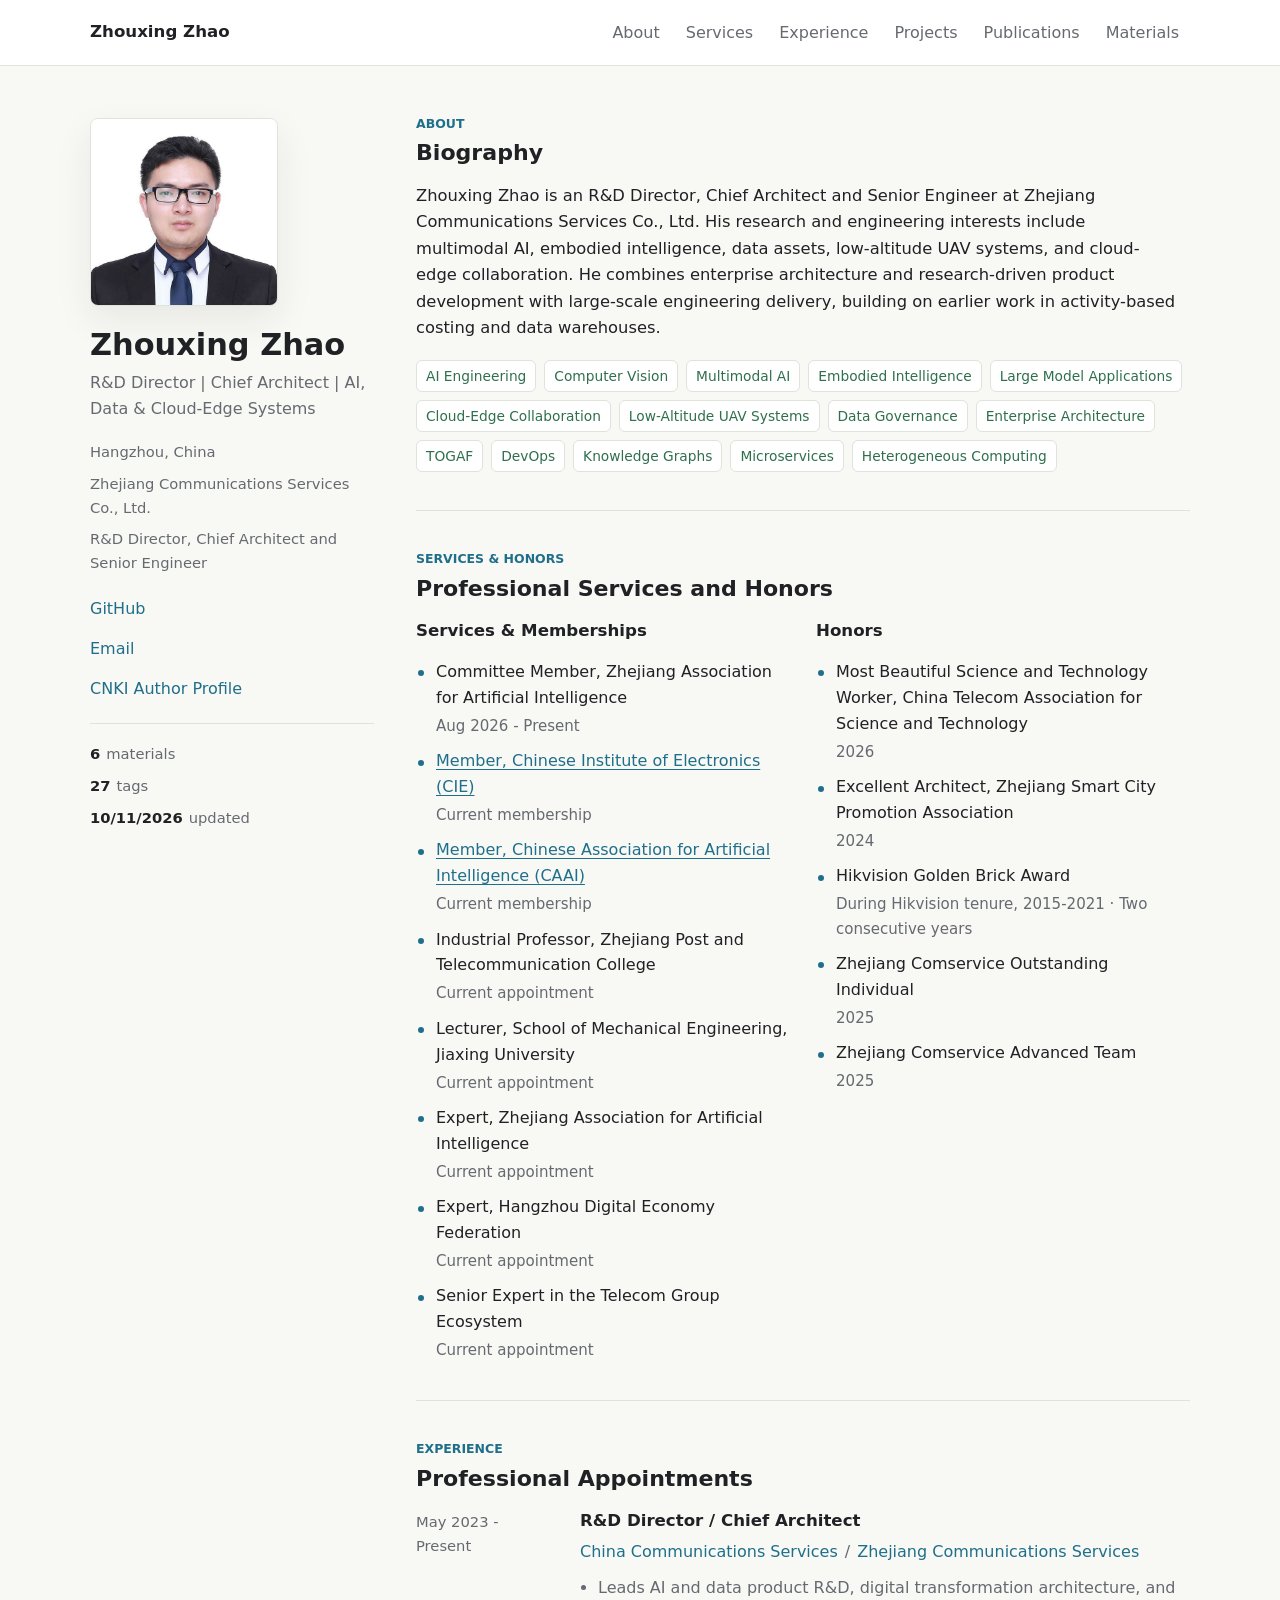
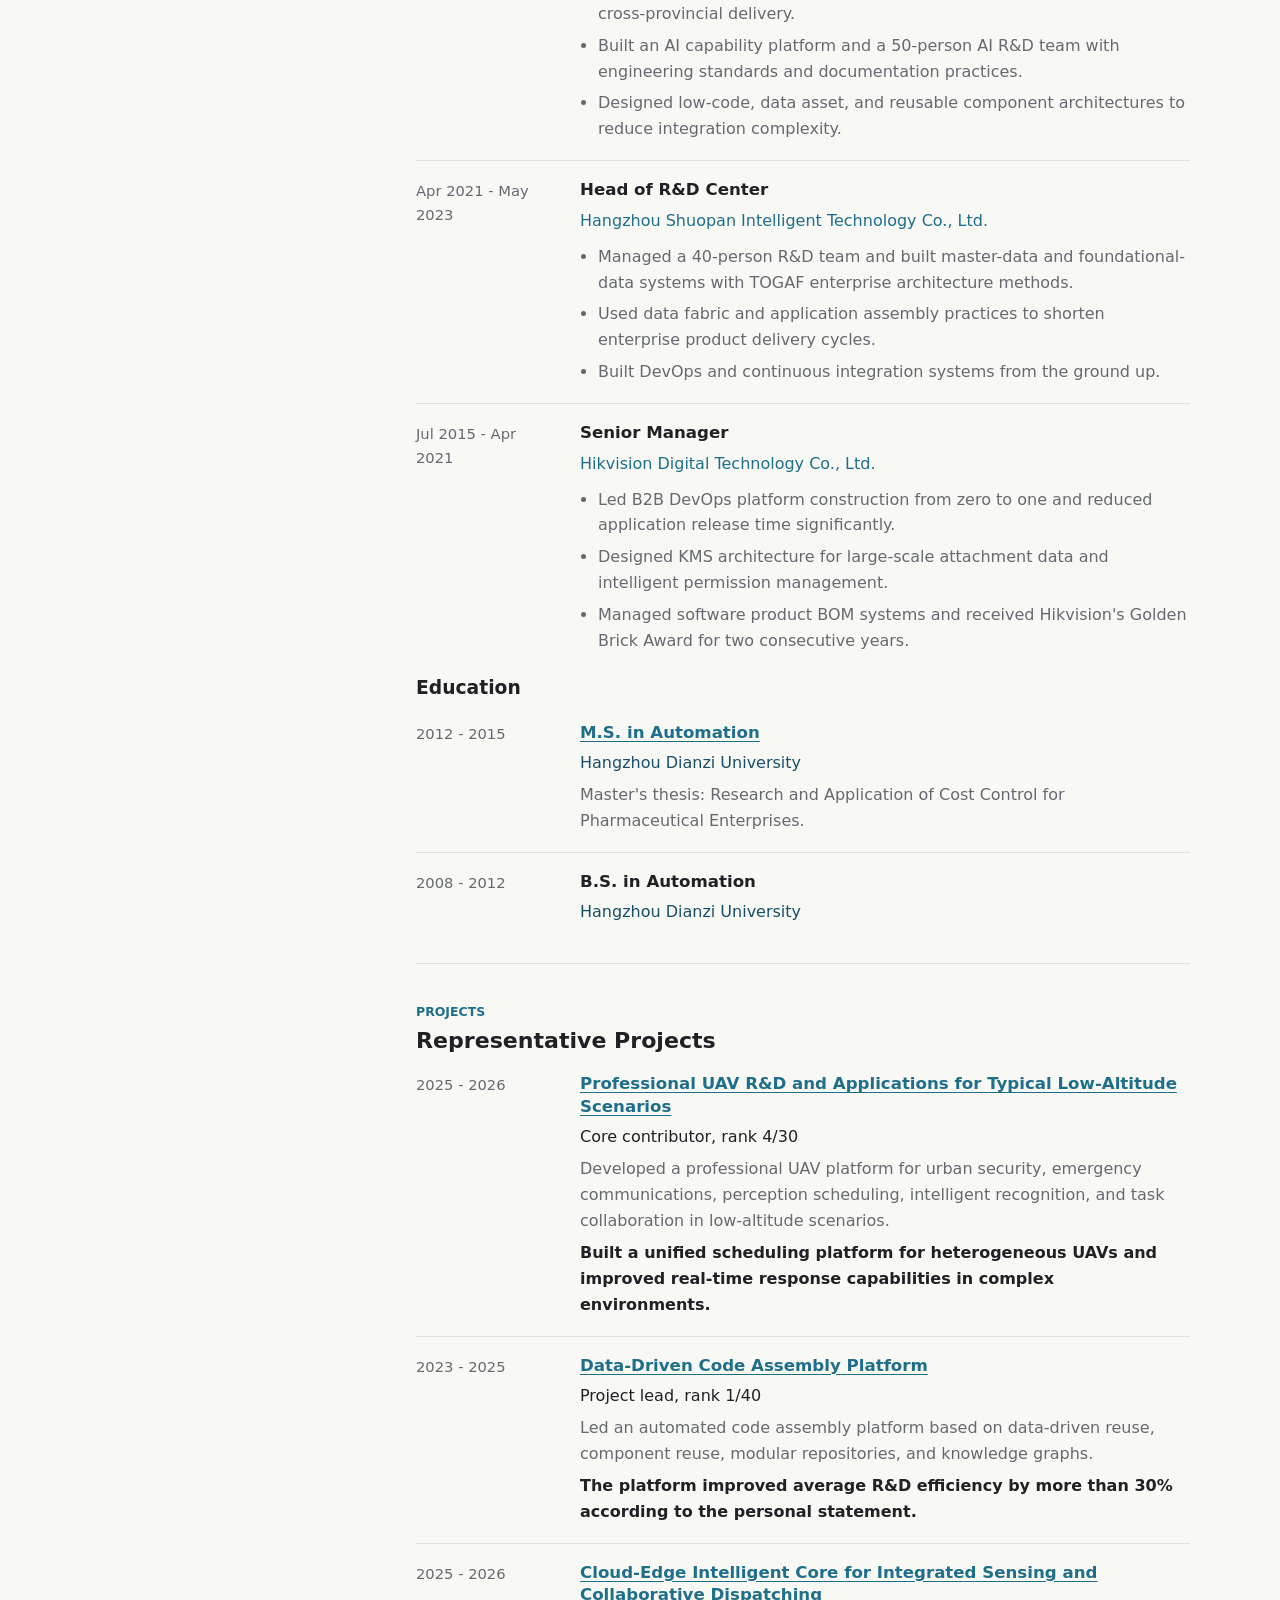
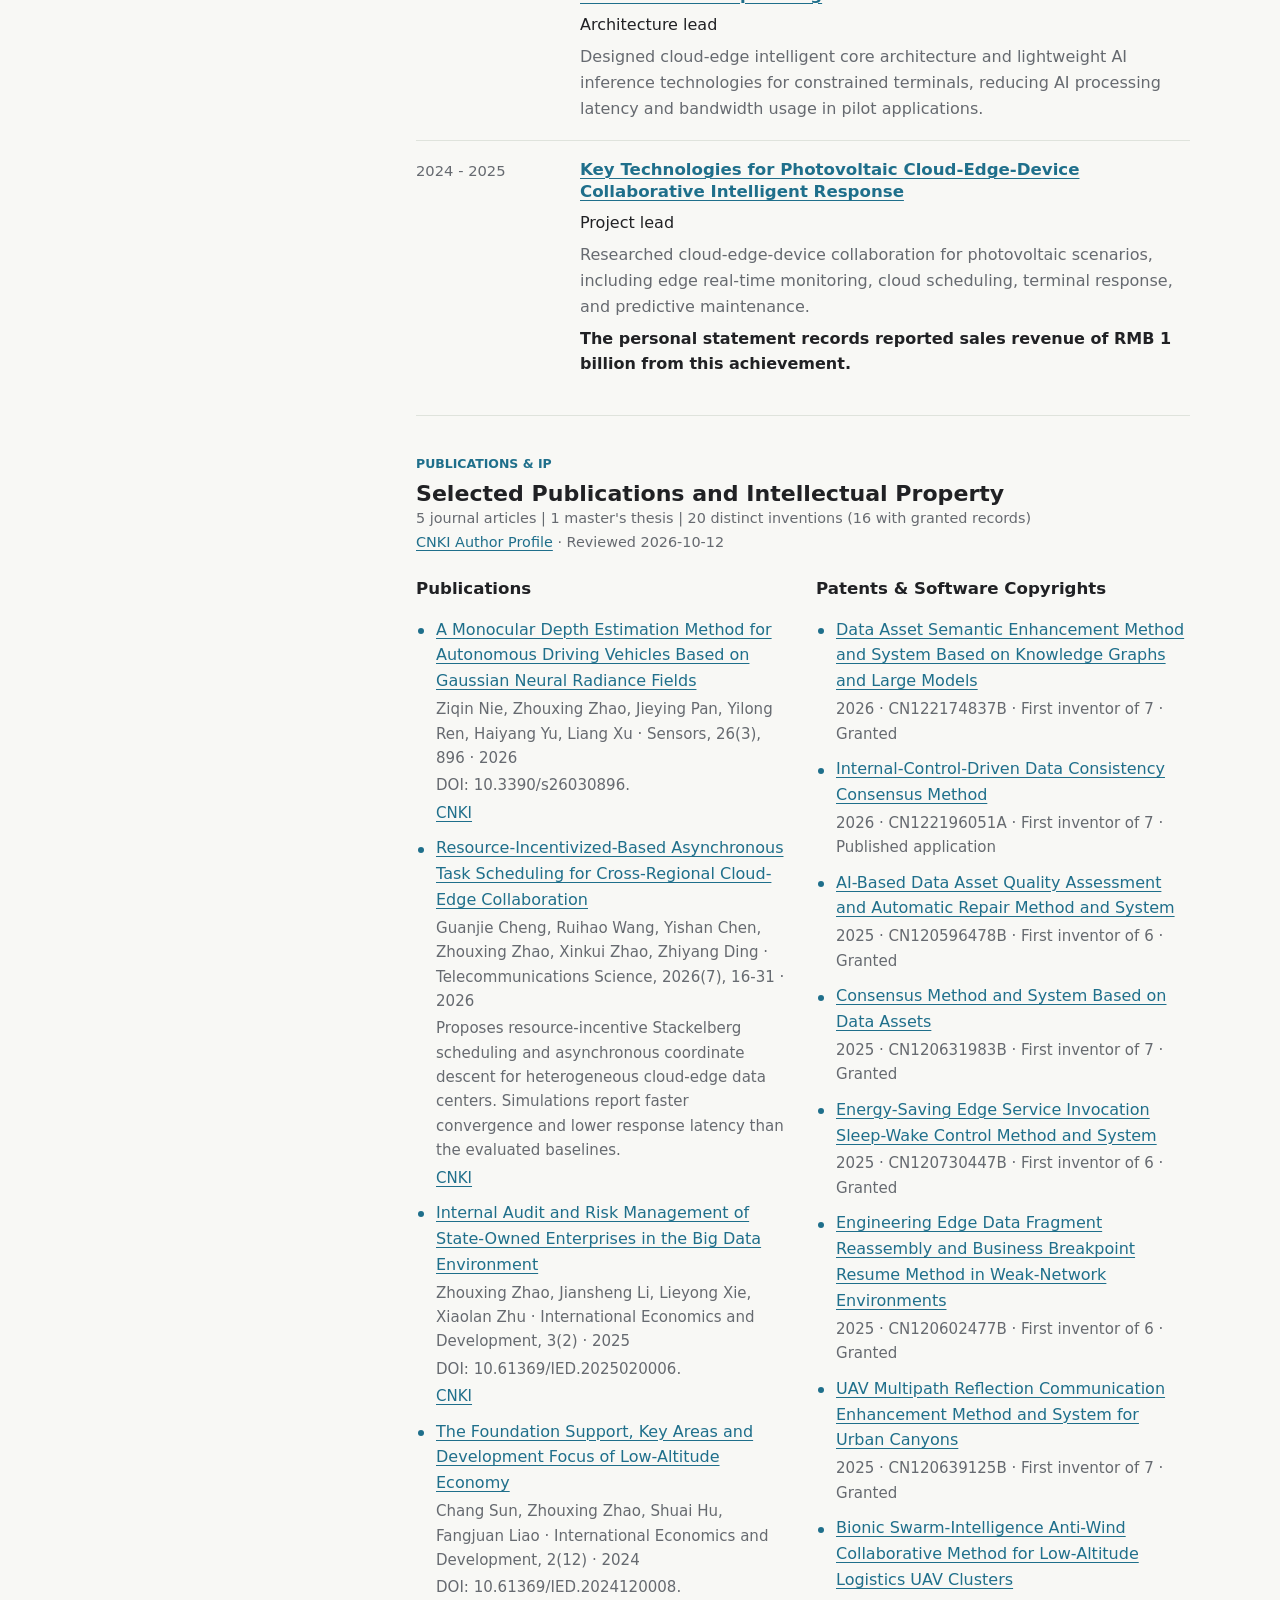
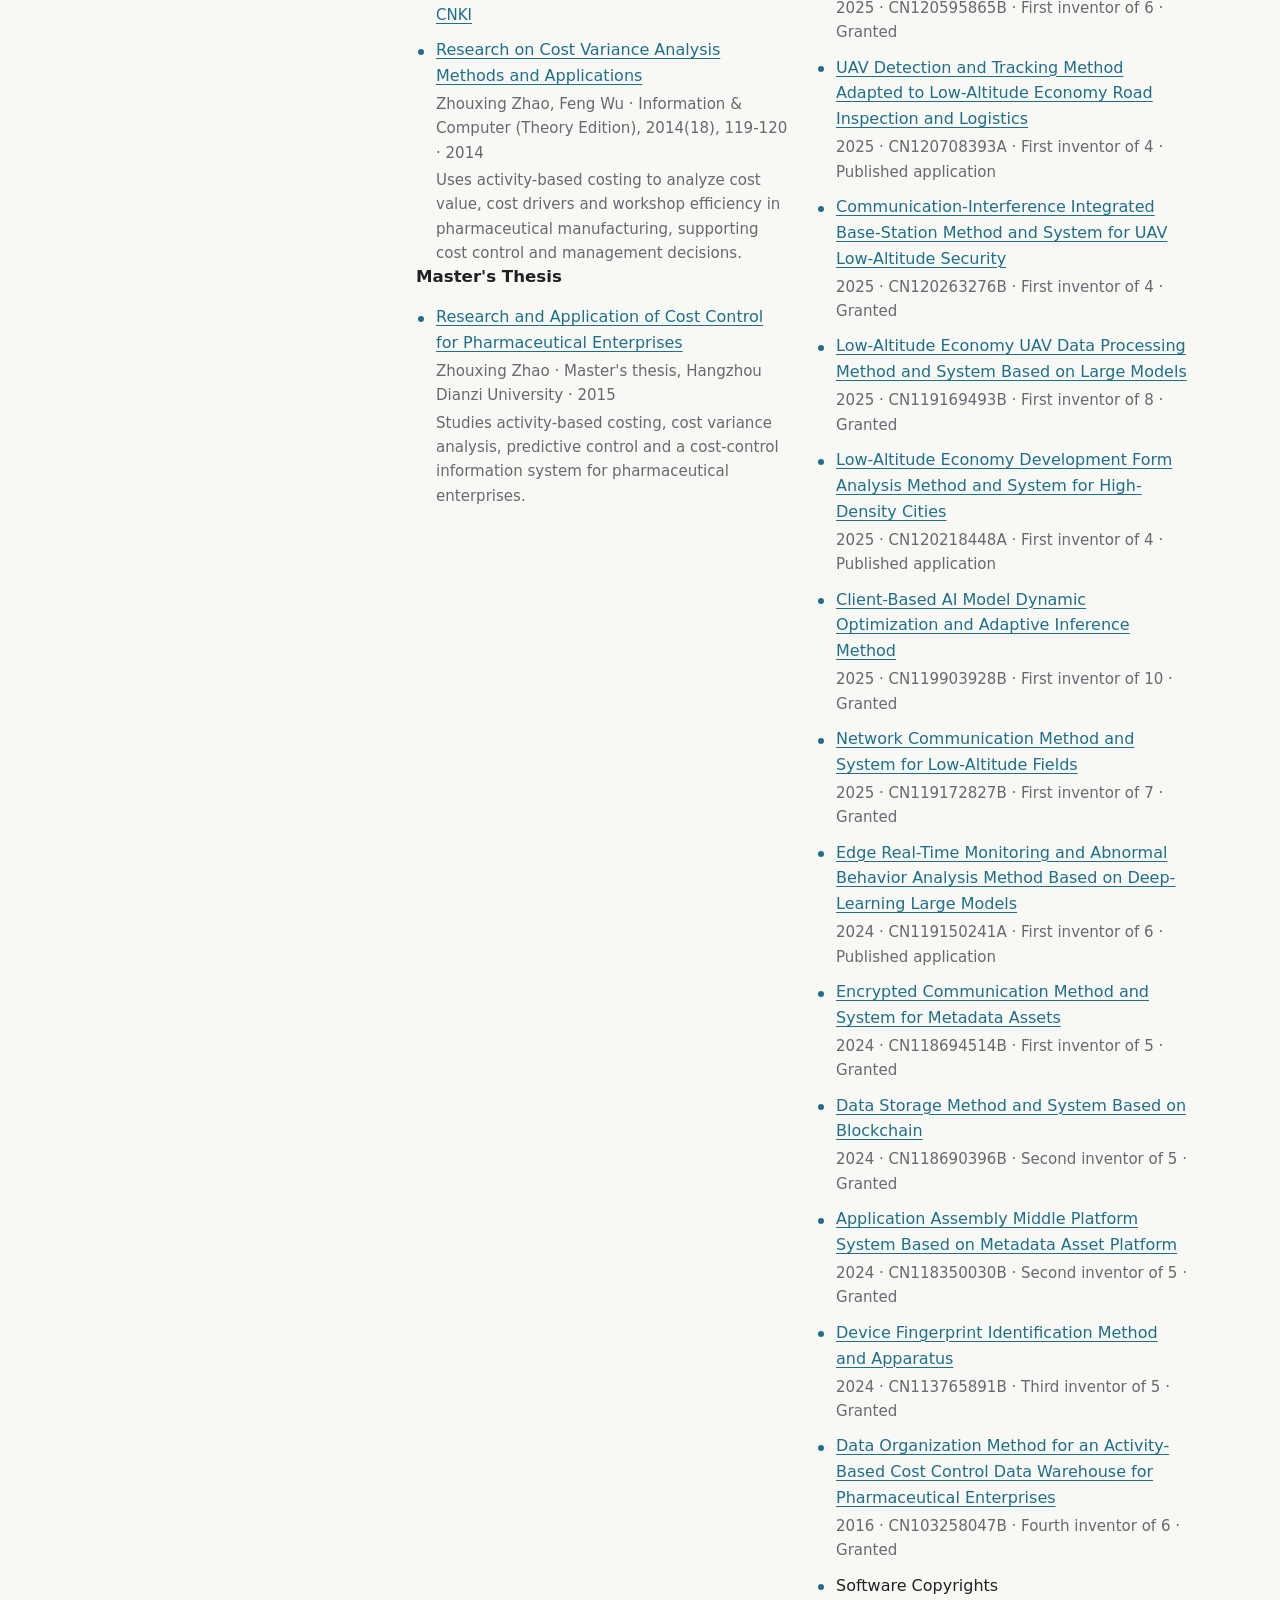
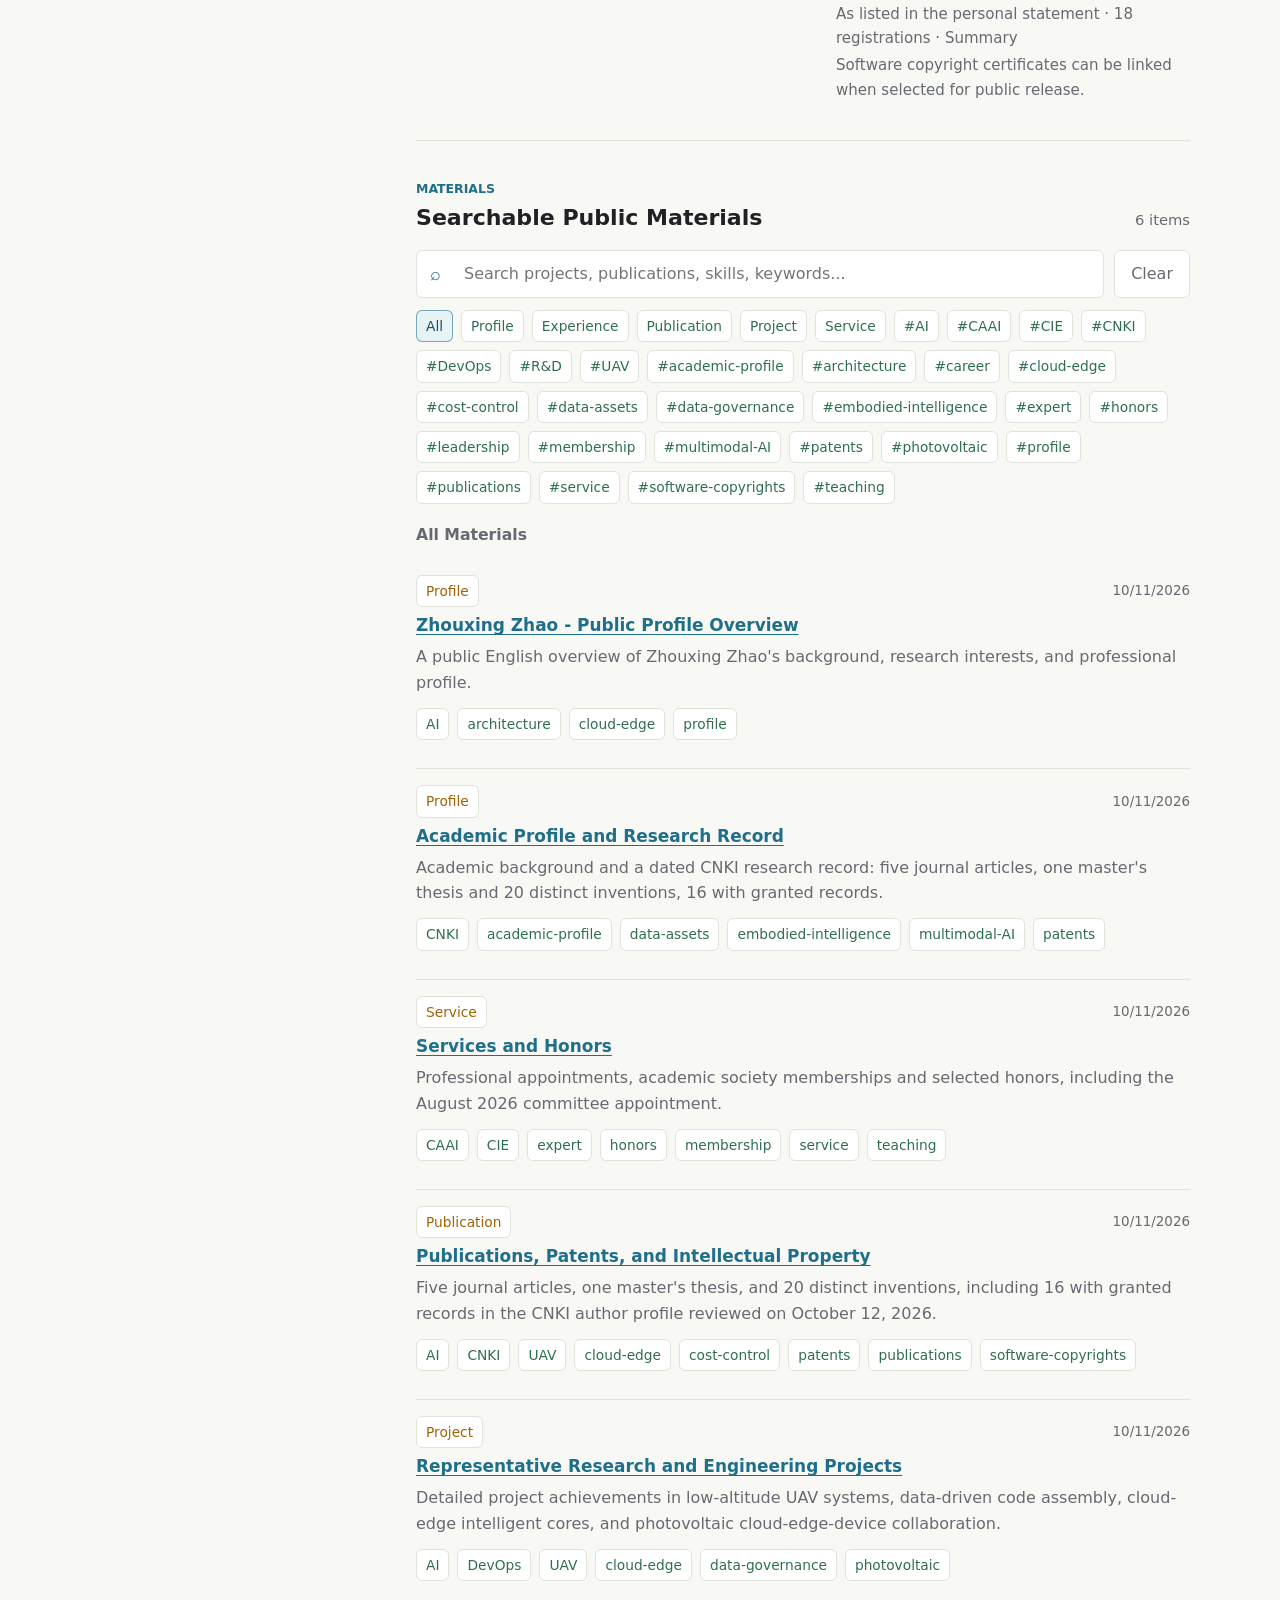
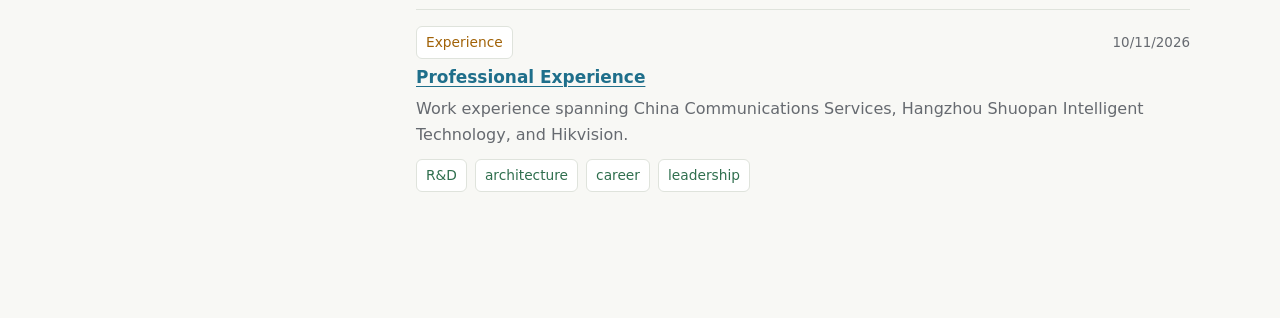
==== commit 0c5be5d7: "feat: refresh English profile and research records from CNKI" ====
--- a/index.html
+++ b/index.html
@@ -1,49 +1,48 @@
 <!doctype html>
-<html lang="en" data-language="en">
+<html lang="en">
   <head>
     <meta charset="utf-8">
     <meta name="viewport" content="width=device-width, initial-scale=1">
     <meta name="description" content="Zhouxing Zhao's searchable personal homepage.">
-    <title>Zhouxing Zhao (赵周行) | Personal Homepage</title>
+    <title>Zhouxing Zhao | Personal Homepage</title>
     <link rel="icon" href="assets/avatar.svg" type="image/svg+xml">
     <link rel="stylesheet" href="assets/styles.css">
   </head>
   <body>
     <header class="site-header">
       <a class="site-title" href="#home" aria-label="Back to homepage">
-        <span data-profile-name>Zhouxing Zhao (赵周行)</span>
+        <span data-profile-name>Zhouxing Zhao</span>
       </a>
-      <nav class="site-nav" aria-label="Page navigation / 页面导航">
-        <a href="#about" data-i18n="nav.about">About</a>
-        <a href="#services" data-i18n="nav.services">Services</a>
-        <a href="#experience" data-i18n="nav.experience">Experience</a>
-        <a href="#projects" data-i18n="nav.projects">Projects</a>
-        <a href="#publications" data-i18n="nav.publications">Publications</a>
-        <a href="#materials" data-i18n="nav.materials">Materials</a>
-        <button class="language-toggle" type="button" data-language-toggle aria-label="Switch language / 切换语言">中文</button>
+      <nav class="site-nav" aria-label="Page navigation">
+        <a href="#about">About</a>
+        <a href="#services">Services</a>
+        <a href="#experience">Experience</a>
+        <a href="#projects">Projects</a>
+        <a href="#publications">Publications</a>
+        <a href="#materials">Materials</a>
       </nav>
     </header>
 
     <main id="home" class="page-shell">
-      <aside class="profile-card" aria-label="Profile / 个人简介">
-        <img class="avatar" src="assets/avatar.svg" alt="" data-avatar>
+      <aside class="profile-card" aria-label="Profile">
+        <img class="avatar" src="assets/profile.jpeg" alt="Zhouxing Zhao" data-avatar>
         <div class="identity">
-          <h1 data-page-title>Zhouxing Zhao (赵周行)</h1>
+          <h1 data-page-title>Zhouxing Zhao</h1>
           <p class="headline" data-profile-headline>R&D Director | Chief Architect</p>
         </div>
         <div class="profile-meta" data-profile-meta></div>
         <div class="contact-stack" data-contact-links></div>
-        <div class="profile-stats" aria-label="Material statistics / 资料统计">
-          <span><strong data-stat-docs>0</strong> <span data-i18n="stats.materials">materials</span></span>
-          <span><strong data-stat-tags>0</strong> <span data-i18n="stats.tags">tags</span></span>
-          <span><strong data-stat-updated>-</strong> <span data-i18n="stats.updated">updated</span></span>
+        <div class="profile-stats" aria-label="Material statistics">
+          <span><strong data-stat-docs>0</strong> materials</span>
+          <span><strong data-stat-tags>0</strong> tags</span>
+          <span><strong data-stat-updated>-</strong> updated</span>
         </div>
       </aside>
 
       <div class="content-column">
         <section id="about" class="section-block">
-          <p class="section-kicker" data-i18n="section.aboutKicker">About</p>
-          <h2 data-i18n="section.aboutTitle">Biography</h2>
+          <p class="section-kicker">About</p>
+          <h2>Biography</h2>
           <p class="section-lede" data-profile-summary>
             This homepage presents public profile information, representative projects, publications, services, and searchable materials.
           </p>
@@ -51,42 +50,47 @@
         </section>
 
         <section id="services" class="section-block">
-          <p class="section-kicker" data-i18n="section.servicesKicker">Services & Honors</p>
-          <h2 data-i18n="section.servicesTitle">Professional Services and Honors</h2>
+          <p class="section-kicker">Services & Honors</p>
+          <h2>Professional Services and Honors</h2>
           <div class="two-column-list">
             <section>
-              <h3 data-i18n="section.services">Services</h3>
+              <h3>Services & Memberships</h3>
               <ul class="plain-list" data-services></ul>
             </section>
             <section>
-              <h3 data-i18n="section.honors">Honors</h3>
+              <h3>Honors</h3>
               <ul class="plain-list" data-honors></ul>
             </section>
           </div>
         </section>
 
         <section id="experience" class="section-block">
-          <p class="section-kicker" data-i18n="section.experienceKicker">Experience</p>
-          <h2 data-i18n="section.experienceTitle">Professional Appointments</h2>
+          <p class="section-kicker">Experience</p>
+          <h2>Professional Appointments</h2>
           <div class="entry-list" data-experience></div>
+          <h3>Education</h3>
+          <div class="entry-list" data-education></div>
         </section>
 
         <section id="projects" class="section-block">
-          <p class="section-kicker" data-i18n="section.projectsKicker">Projects</p>
-          <h2 data-i18n="section.projectsTitle">Representative Projects</h2>
+          <p class="section-kicker">Projects</p>
+          <h2>Representative Projects</h2>
           <div class="entry-list" data-projects></div>
         </section>
 
         <section id="publications" class="section-block">
-          <p class="section-kicker" data-i18n="section.publicationsKicker">Publications & IP</p>
-          <h2 data-i18n="section.publicationsTitle">Selected Publications and Intellectual Property</h2>
+          <p class="section-kicker">Publications & IP</p>
+          <h2>Selected Publications and Intellectual Property</h2>
+          <p class="research-record" data-research-record></p>
           <div class="two-column-list">
             <section>
-              <h3 data-i18n="section.publications">Publications</h3>
+              <h3>Publications</h3>
               <ul class="plain-list" data-publications></ul>
+              <h3>Master's Thesis</h3>
+              <ul class="plain-list" data-theses></ul>
             </section>
             <section>
-              <h3 data-i18n="section.patents">Patents & Software Copyrights</h3>
+              <h3>Patents & Software Copyrights</h3>
               <ul class="plain-list" data-patents></ul>
             </section>
           </div>
@@ -95,8 +99,8 @@
         <section id="materials" class="section-block">
           <div class="section-heading">
             <div>
-              <p class="section-kicker" data-i18n="section.materialsKicker">Materials</p>
-              <h2 data-i18n="section.materialsTitle">Searchable Public Materials</h2>
+              <p class="section-kicker">Materials</p>
+              <h2>Searchable Public Materials</h2>
             </div>
             <span class="count-label" data-results-count>0 items</span>
           </div>
@@ -104,12 +108,12 @@
           <div class="search-panel">
             <label class="search-box">
               <span aria-hidden="true">⌕</span>
-              <input data-search-input data-i18n-placeholder="search.placeholder" type="search" placeholder="Search projects, publications, skills, keywords..." autocomplete="off" aria-label="Search projects and materials / 搜索项目和资料">
+              <input data-search-input type="search" placeholder="Search projects, publications, skills, keywords..." autocomplete="off" aria-label="Search projects and materials">
             </label>
-            <button class="text-button" type="button" data-reset-search data-i18n="search.clear">Clear</button>
+            <button class="text-button" type="button" data-reset-search>Clear</button>
           </div>
 
-          <div class="filters" data-filters aria-label="Filter by tag or type" data-i18n-aria="search.filter"></div>
+          <div class="filters" data-filters aria-label="Filter by tag or type"></div>
           <h3 class="results-title" data-results-title>All Materials</h3>
           <div class="result-list" data-results aria-live="polite"></div>
         </section>
--- a/assets/styles.css
+++ b/assets/styles.css
@@ -49,51 +49,6 @@
   overflow-wrap: anywhere;
 }
 
-.bilingual {
-  display: grid;
-  gap: 2px;
-}
-
-.bilingual-en,
-.bilingual-zh {
-  display: block;
-}
-
-.bilingual-zh {
-  color: var(--muted);
-  font-size: 0.9em;
-  font-weight: 500;
-}
-
-html[data-language="en"] .bilingual-zh,
-html[data-language="zh"] .bilingual-en {
-  display: none !important;
-}
-
-.language-toggle {
-  min-height: 34px;
-  padding: 6px 11px;
-  border: 1px solid var(--line);
-  border-radius: 6px;
-  background: var(--surface);
-  color: var(--accent-dark);
-  cursor: pointer;
-}
-
-.language-toggle:hover {
-  border-color: rgba(31, 111, 139, 0.56);
-  background: var(--soft);
-}
-
-.tag .bilingual {
-  gap: 0;
-}
-
-.tag .bilingual-zh {
-  font-size: 0.78em;
-  line-height: 1.25;
-}
-
 .site-header {
   position: sticky;
   top: 0;
@@ -109,6 +64,12 @@
   backdrop-filter: blur(14px);
 }
 
+.research-record {
+  color: var(--muted);
+  font-size: 0.9rem;
+  margin: 0 0 24px;
+}
+
 .site-title {
   color: var(--ink);
   font-weight: 760;
@@ -196,17 +157,6 @@
   gap: 6px;
   color: var(--muted);
   font-size: 0.92rem;
-}
-
-.profile-meta .bilingual,
-.profile-stats .bilingual {
-  display: grid;
-  align-items: start;
-  gap: 1px;
-}
-
-.profile-meta .bilingual-zh {
-  font-size: 0.86em;
 }
 
 .profile-stats {
@@ -401,10 +351,6 @@
   text-decoration: none;
 }
 
-.entry-org .bilingual {
-  display: inline-grid;
-}
-
 .entry-org a:hover {
   text-decoration: underline;
 }
@@ -422,12 +368,6 @@
 .list-meta,
 .list-summary {
   display: block;
-}
-
-.list-title .bilingual,
-.list-meta .bilingual,
-.list-summary .bilingual {
-  display: grid;
 }
 
 .list-title {
